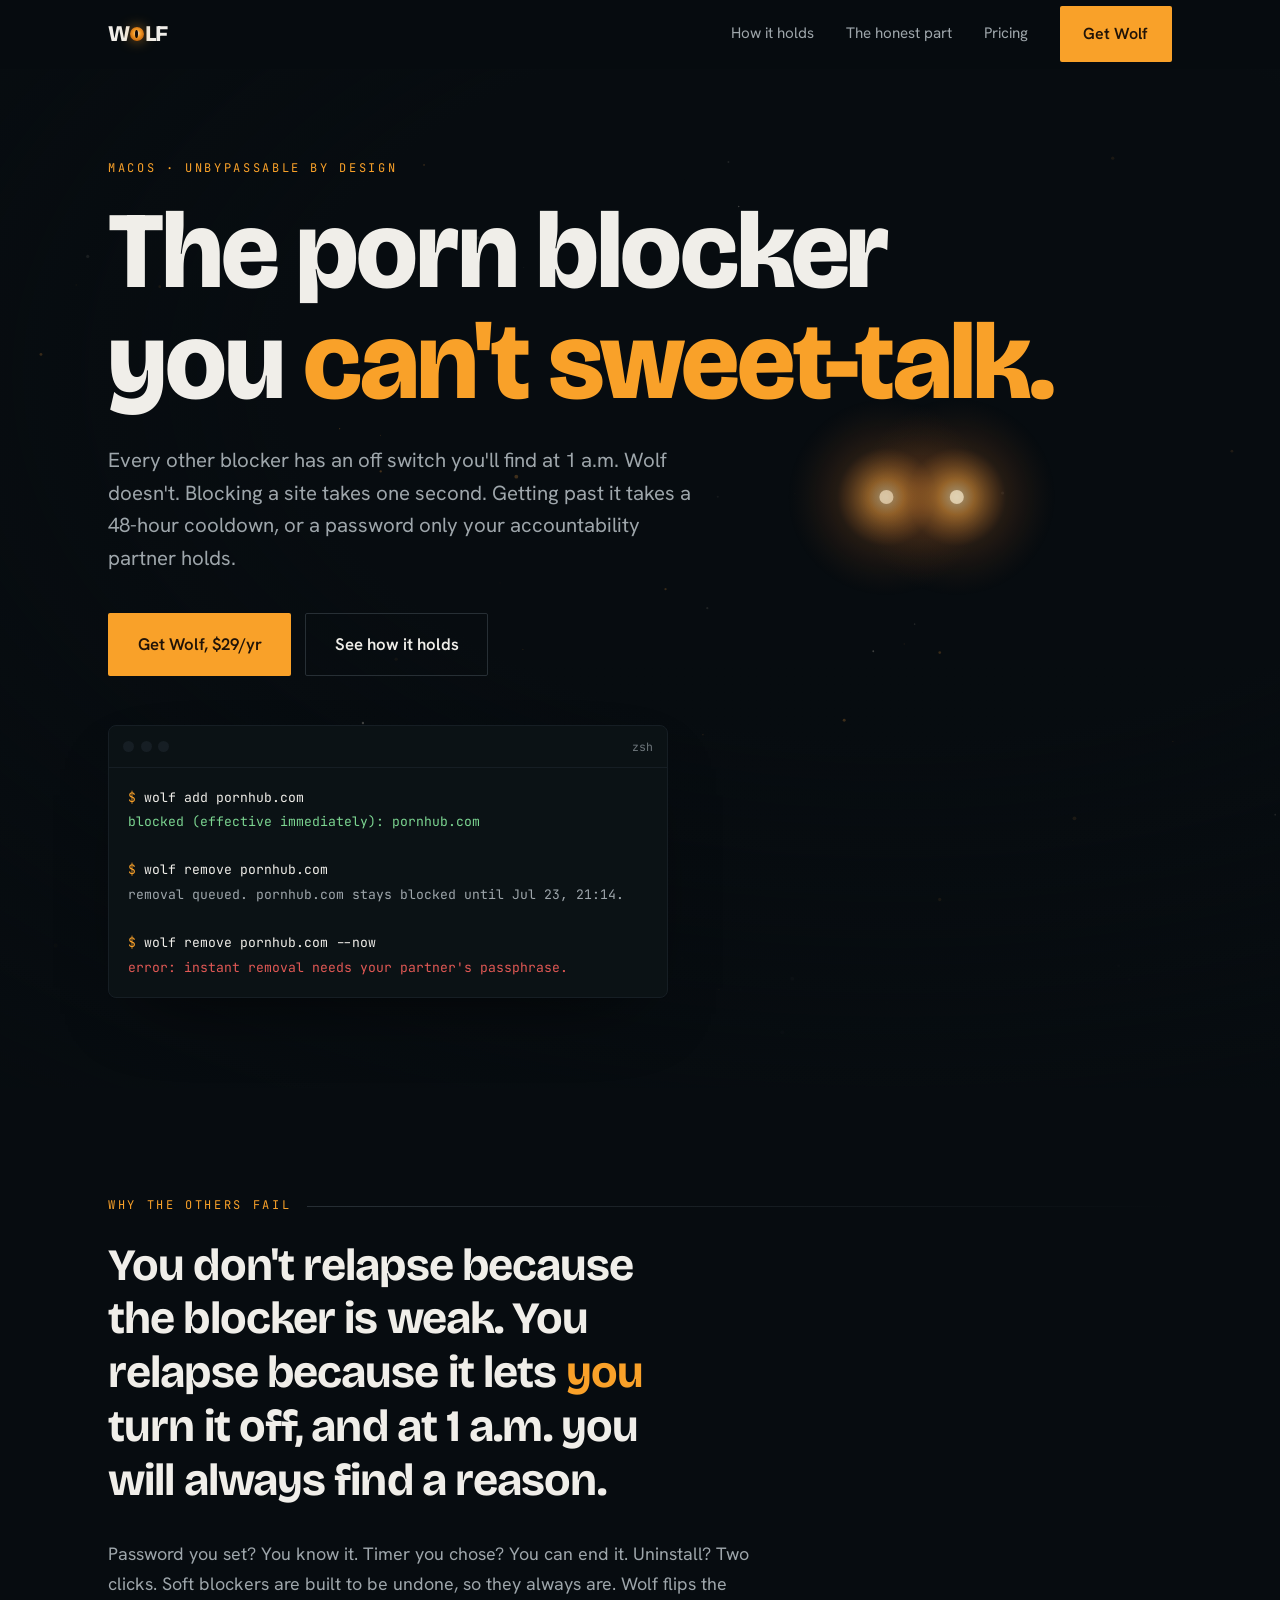
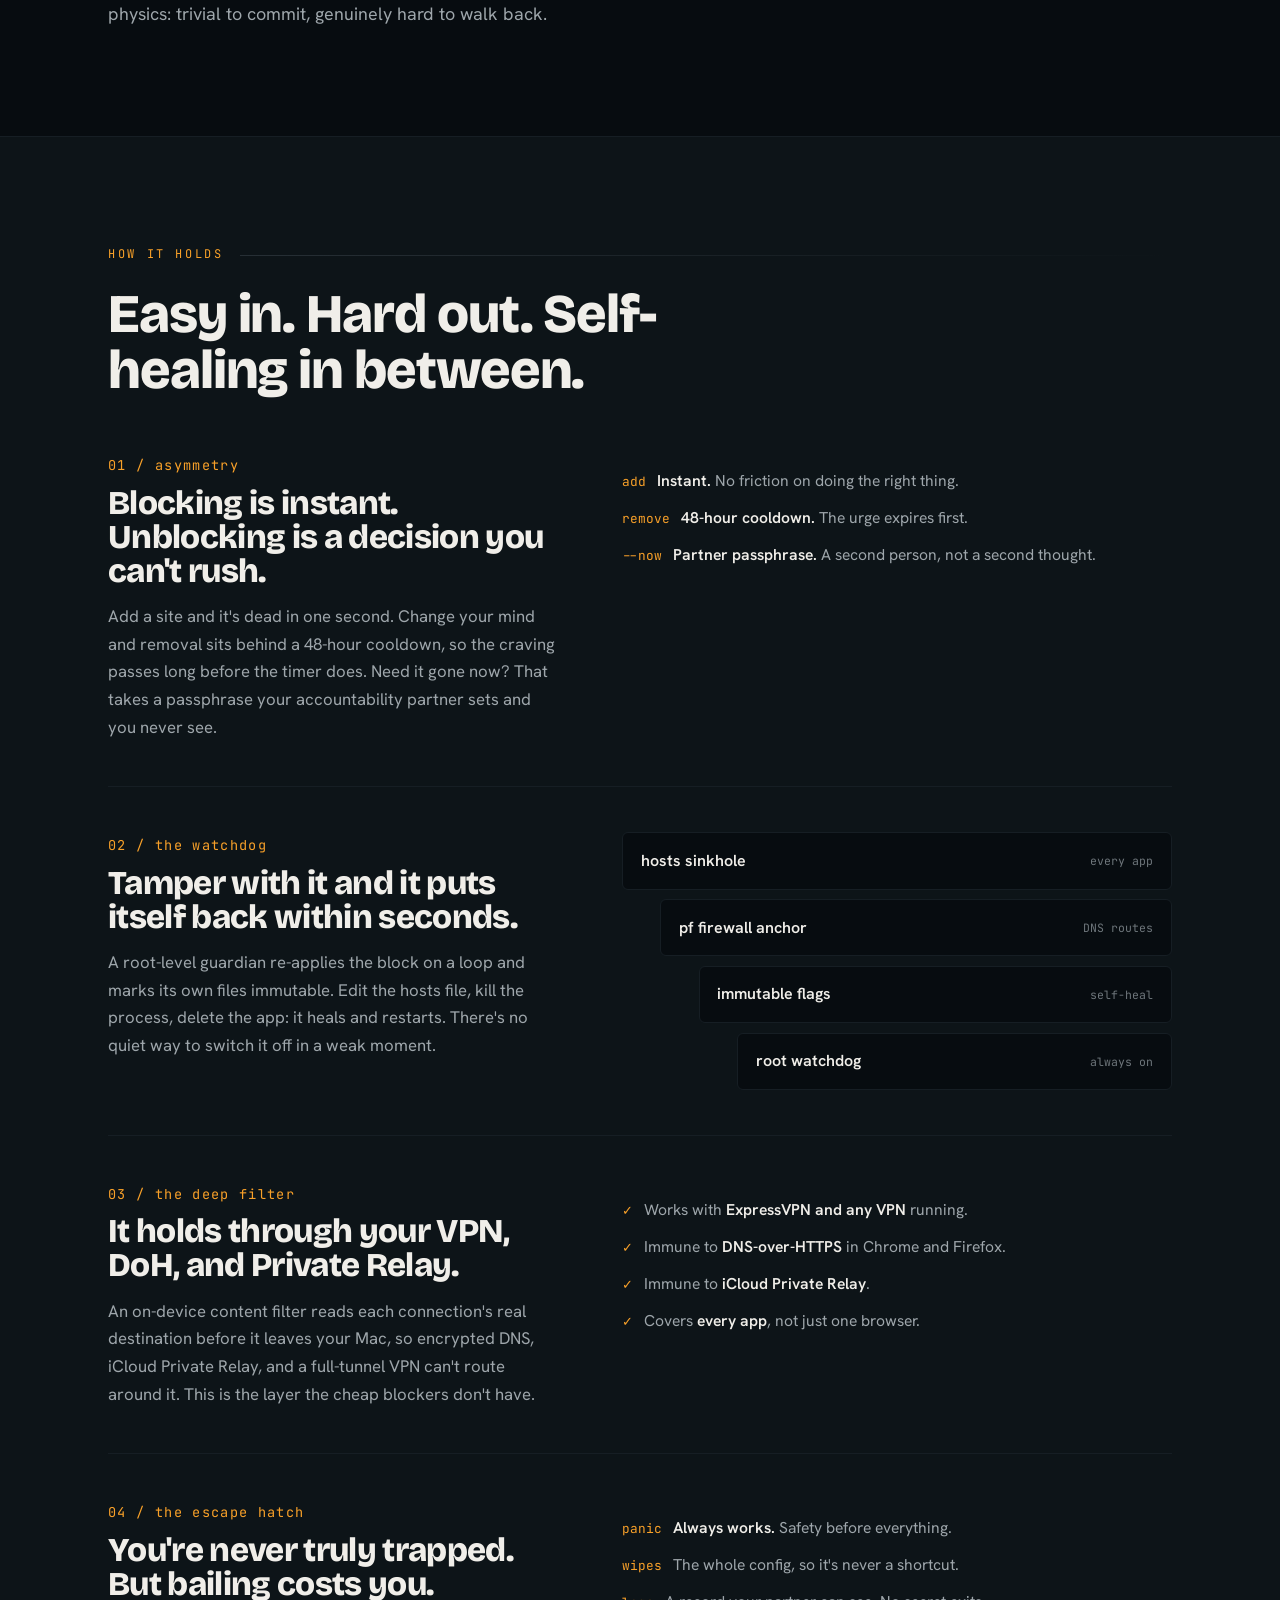
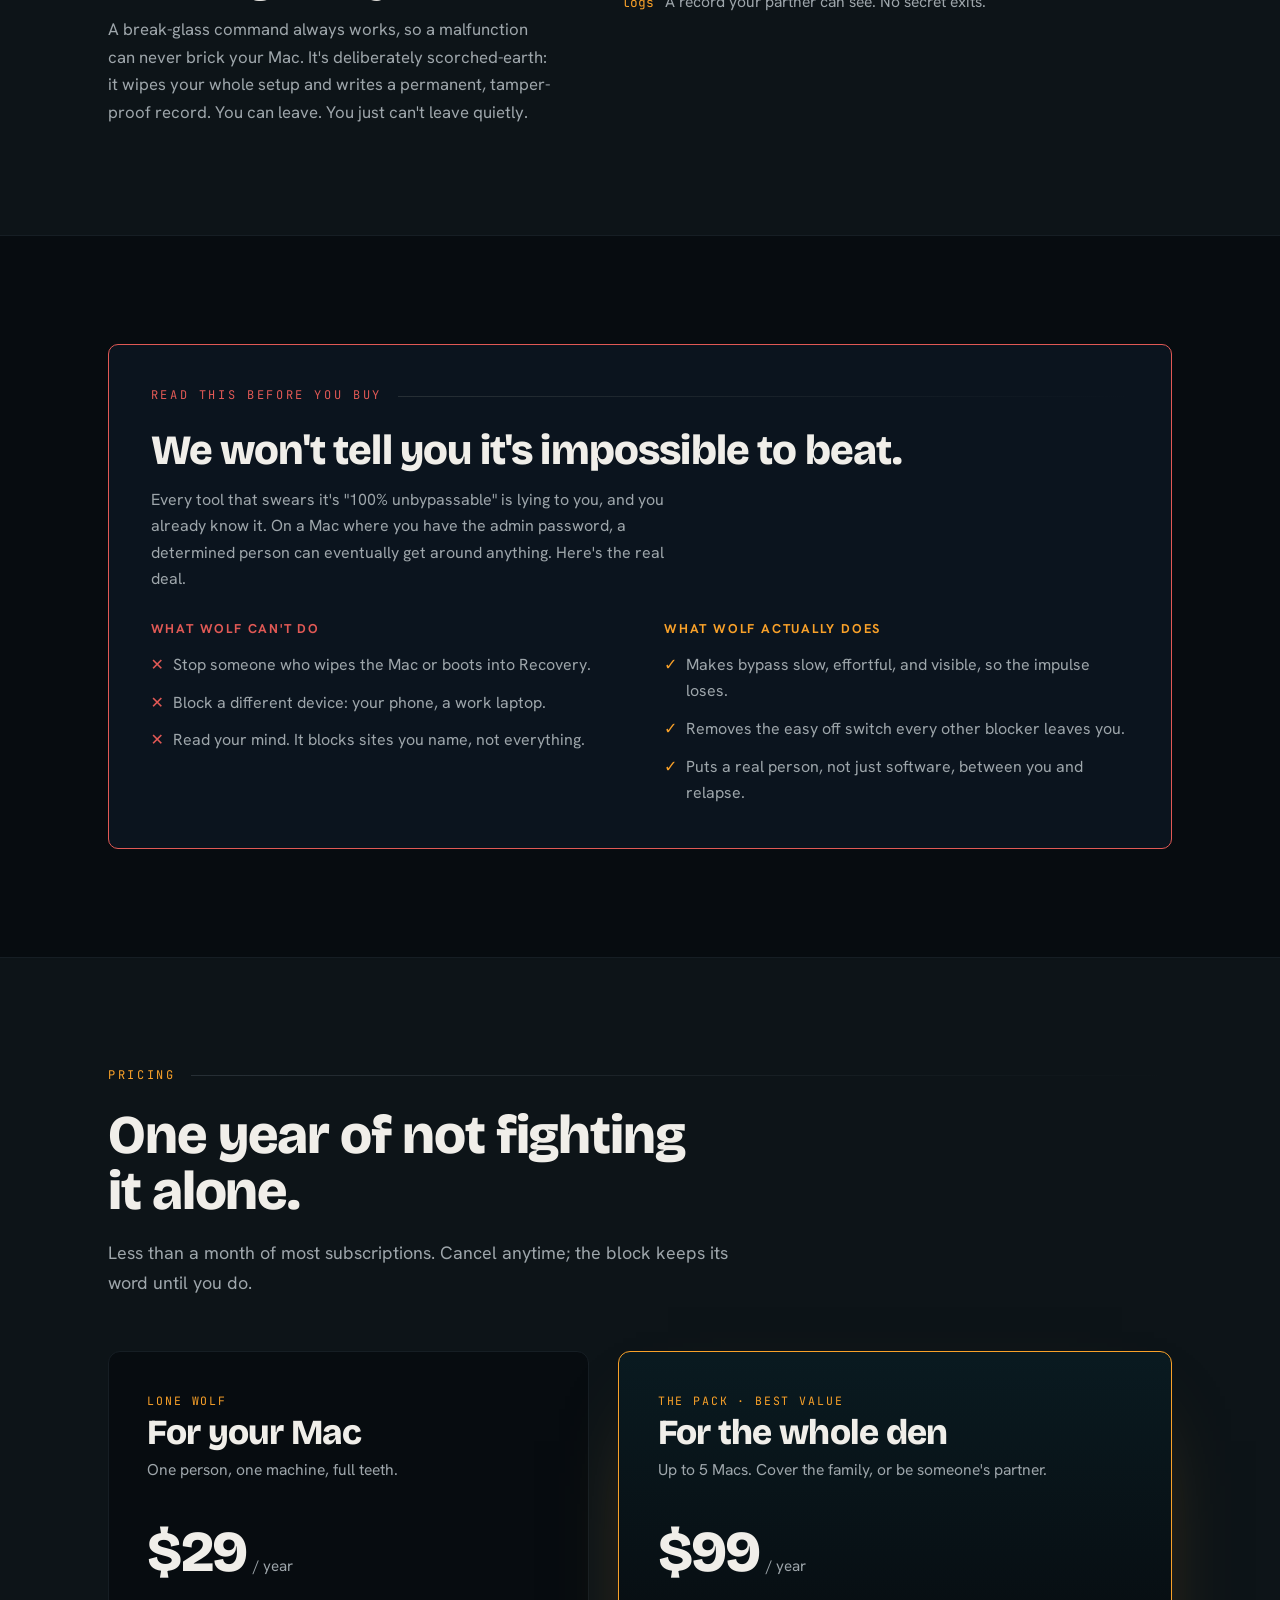
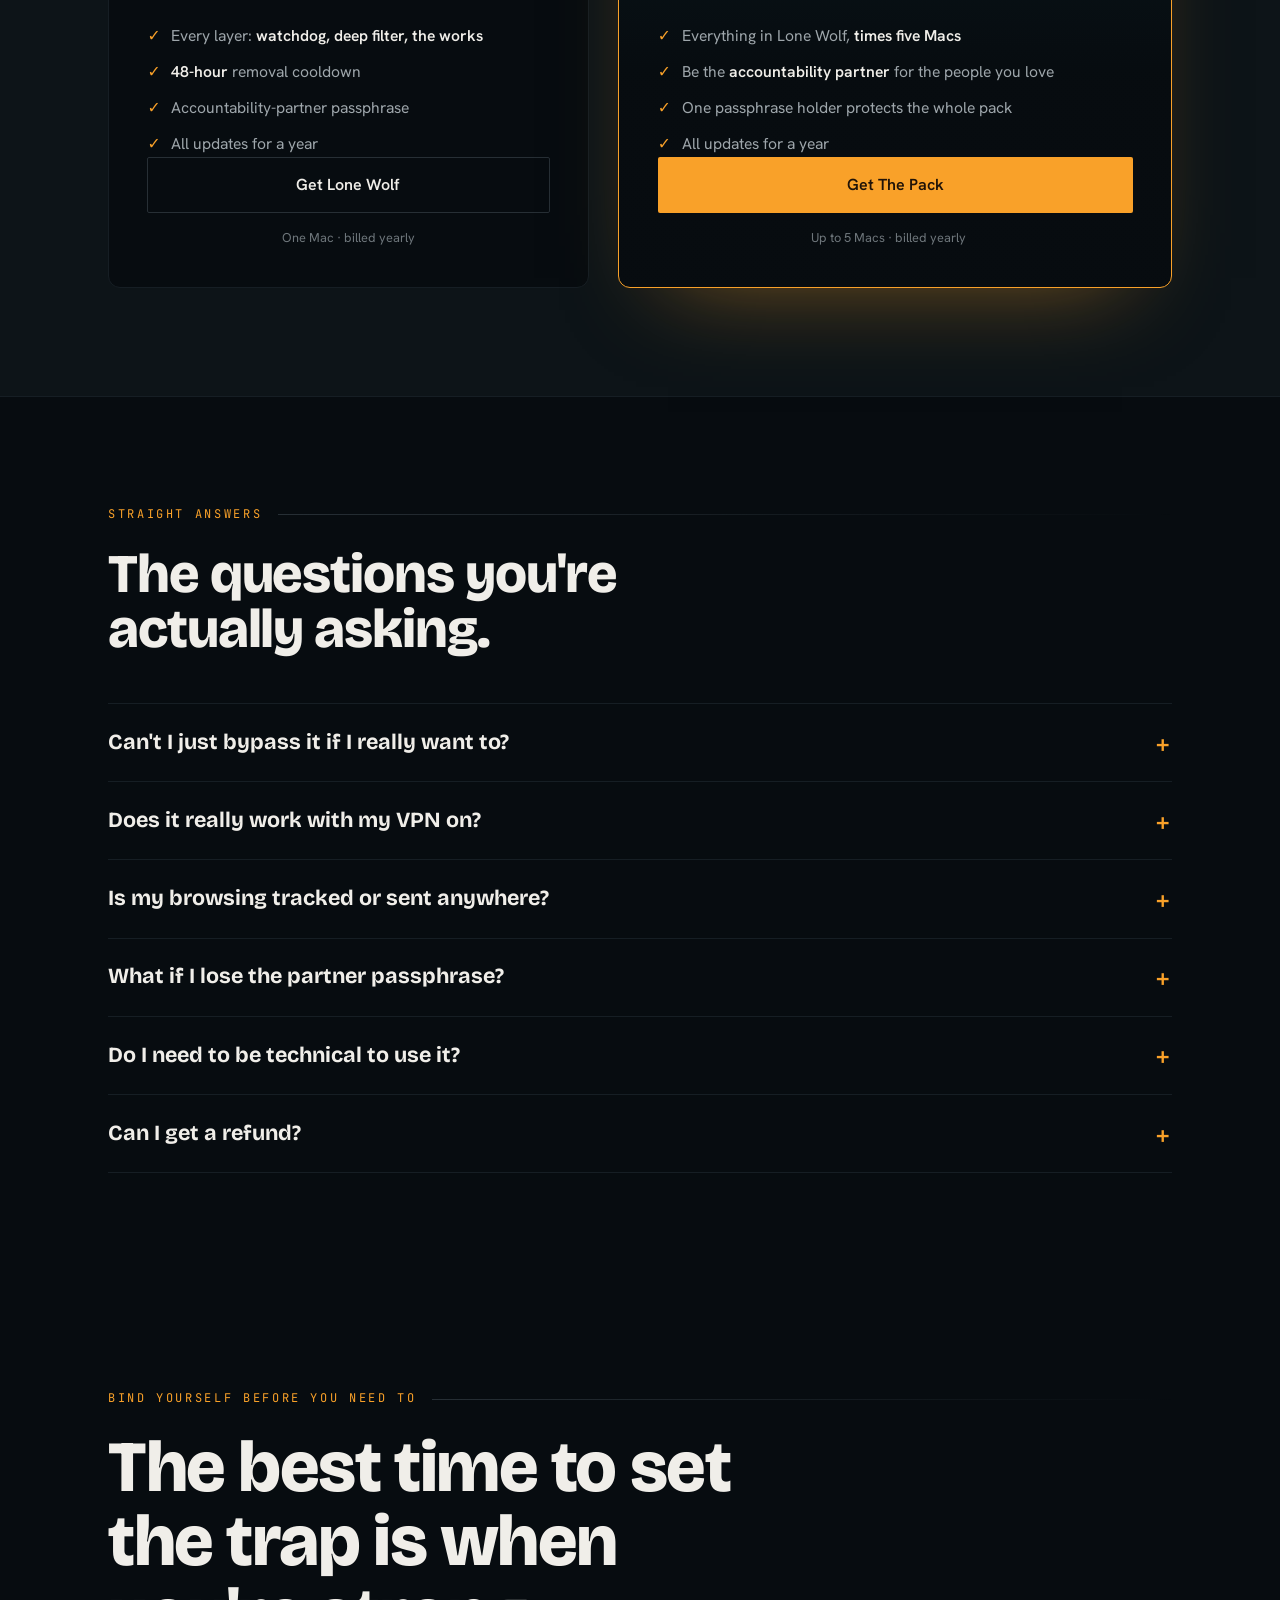
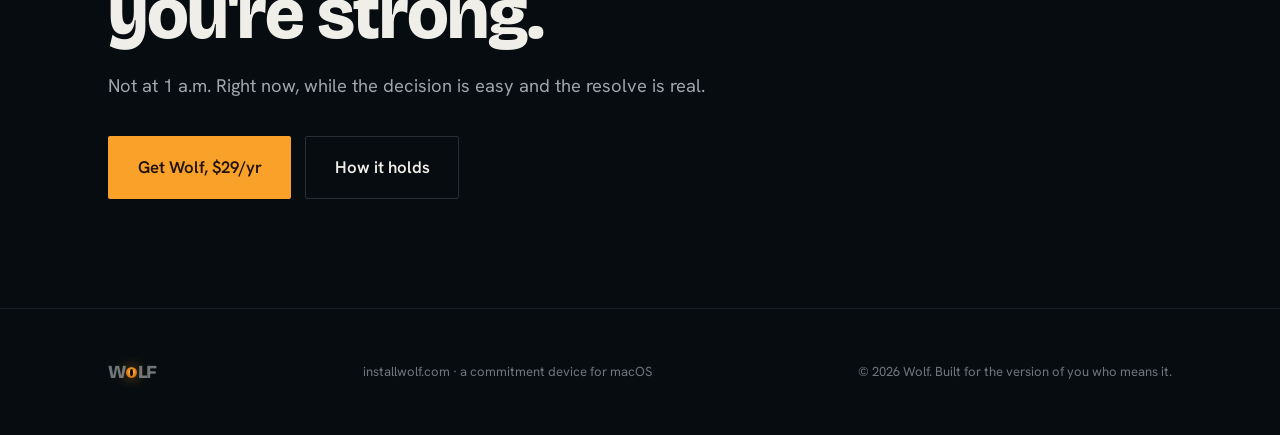
==== site/index.html @ f0041f91 "Add Wolf marketing site (installwolf.com) Brand-register landing page (impeccable): committed ember-" ====
<!doctype html>
<html lang="en">
<head>
  <meta charset="utf-8" />
  <meta name="viewport" content="width=device-width, initial-scale=1" />
  <title>Wolf — the porn blocker you can't sweet-talk</title>
  <meta name="description" content="A macOS blocker built to survive your own worst moment. Adding a site is instant. Getting past it takes a 48-hour cooldown, or a password only your accountability partner holds." />
  <meta property="og:title" content="Wolf — the porn blocker you can't sweet-talk" />
  <meta property="og:description" content="Easy in, hard out. A Mac blocker built for the 1 a.m. version of you." />
  <meta property="og:type" content="website" />
  <link rel="preconnect" href="https://fonts.googleapis.com" />
  <link rel="preconnect" href="https://fonts.gstatic.com" crossorigin />
  <link href="https://fonts.googleapis.com/css2?family=Bricolage+Grotesque:opsz,wght@12..96,600;12..96,700;12..96,800&family=Hanken+Grotesk:wght@400;500;600&family=JetBrains+Mono:wght@400;600&display=swap" rel="stylesheet" />
  <link rel="stylesheet" href="styles.css" />
</head>
<body>

  <header id="hdr">
    <div class="wrap nav">
      <a class="brand" href="#top" aria-label="Wolf home">W<span class="eye" aria-hidden="true"></span>LF</a>
      <nav class="nav-links">
        <a class="txt" href="#how">How it holds</a>
        <a class="txt" href="#honesty">The honest part</a>
        <a class="txt" href="#pricing">Pricing</a>
        <a class="btn btn-primary" href="#pricing">Get Wolf</a>
      </nav>
    </div>
  </header>

  <main id="top">

    <!-- HERO -->
    <section class="hero">
      <canvas id="nocturne" aria-hidden="true"></canvas>
      <div class="wrap">
        <p class="kicker reveal">macOS &middot; unbypassable by design</p>
        <h1 class="reveal">The porn blocker you <span class="amber">can't sweet-talk.</span></h1>
        <p class="sub reveal">Every other blocker has an off switch you'll find at 1 a.m. Wolf doesn't. Blocking a site takes one second. Getting past it takes a 48-hour cooldown, or a password only your accountability partner holds.</p>
        <div class="cta-row reveal">
          <a class="btn btn-primary btn-lg" href="#pricing">Get Wolf, $29/yr</a>
          <a class="btn btn-ghost btn-lg" href="#how">See how it holds</a>
        </div>

        <div class="terminal reveal" role="img" aria-label="Terminal showing the wolf command blocking a site and refusing to remove it without a passphrase">
          <div class="bar"><i></i><i></i><i></i><span>zsh</span></div>
          <pre><span class="p">$</span> <span class="c">wolf add pornhub.com</span>
<span class="ok">blocked (effective immediately): pornhub.com</span>

<span class="p">$</span> <span class="c">wolf remove pornhub.com</span>
<span class="o">removal queued. pornhub.com stays blocked until Jul 23, 21:14.</span>

<span class="p">$</span> <span class="c">wolf remove pornhub.com --now</span>
<span class="x">error: instant removal needs your partner's passphrase.</span></pre>
        </div>
      </div>
    </section>

    <!-- PROBLEM -->
    <section class="band problem" id="why">
      <div class="wrap reveal">
        <div class="eyebrow-row"><span class="kicker">Why the others fail</span></div>
        <p class="big">You don't relapse because the blocker is weak. You relapse because it lets <em>you</em> turn it off, and at 1 a.m. you will always find a reason.</p>
        <p class="lede" style="margin-top:2rem">Password you set? You know it. Timer you chose? You can end it. Uninstall? Two clicks. Soft blockers are built to be undone, so they always are. Wolf flips the physics: trivial to commit, genuinely hard to walk back.</p>
      </div>
    </section>

    <!-- HOW -->
    <section class="band band-alt" id="how">
      <div class="wrap">
        <div class="reveal">
          <div class="eyebrow-row"><span class="kicker">How it holds</span></div>
          <h2 class="section-title">Easy in. Hard out. Self-healing in between.</h2>
        </div>

        <div class="rows">

          <div class="row reveal">
            <div>
              <span class="idx">01 / asymmetry</span>
              <h3>Blocking is instant. Unblocking is a decision you can't rush.</h3>
              <p>Add a site and it's dead in one second. Change your mind and removal sits behind a 48-hour cooldown, so the craving passes long before the timer does. Need it gone now? That takes a passphrase your accountability partner sets and you never see.</p>
            </div>
            <div class="demo">
              <ul class="chip-list">
                <li><span class="mk">add</span><span><b>Instant.</b> No friction on doing the right thing.</span></li>
                <li><span class="mk">remove</span><span><b>48-hour cooldown.</b> The urge expires first.</span></li>
                <li><span class="mk">--now</span><span><b>Partner passphrase.</b> A second person, not a second thought.</span></li>
              </ul>
            </div>
          </div>

          <div class="row reveal">
            <div>
              <span class="idx">02 / the watchdog</span>
              <h3>Tamper with it and it puts itself back within seconds.</h3>
              <p>A root-level guardian re-applies the block on a loop and marks its own files immutable. Edit the hosts file, kill the process, delete the app: it heals and restarts. There's no quiet way to switch it off in a weak moment.</p>
            </div>
            <div class="demo">
              <div class="stack">
                <div class="layer"><b>hosts sinkhole</b><small>every app</small></div>
                <div class="layer"><b>pf firewall anchor</b><small>DNS routes</small></div>
                <div class="layer"><b>immutable flags</b><small>self-heal</small></div>
                <div class="layer"><b>root watchdog</b><small>always on</small></div>
              </div>
            </div>
          </div>

          <div class="row reveal">
            <div>
              <span class="idx">03 / the deep filter</span>
              <h3>It holds through your VPN, DoH, and Private Relay.</h3>
              <p>An on-device content filter reads each connection's real destination before it leaves your Mac, so encrypted DNS, iCloud Private Relay, and a full-tunnel VPN can't route around it. This is the layer the cheap blockers don't have.</p>
            </div>
            <div class="demo">
              <ul class="chip-list">
                <li><span class="mk">✓</span><span>Works with <b>ExpressVPN and any VPN</b> running.</span></li>
                <li><span class="mk">✓</span><span>Immune to <b>DNS-over-HTTPS</b> in Chrome and Firefox.</span></li>
                <li><span class="mk">✓</span><span>Immune to <b>iCloud Private Relay</b>.</span></li>
                <li><span class="mk">✓</span><span>Covers <b>every app</b>, not just one browser.</span></li>
              </ul>
            </div>
          </div>

          <div class="row reveal">
            <div>
              <span class="idx">04 / the escape hatch</span>
              <h3>You're never truly trapped. But bailing costs you.</h3>
              <p>A break-glass command always works, so a malfunction can never brick your Mac. It's deliberately scorched-earth: it wipes your whole setup and writes a permanent, tamper-proof record. You can leave. You just can't leave quietly.</p>
            </div>
            <div class="demo">
              <ul class="chip-list">
                <li><span class="mk">panic</span><span><b>Always works.</b> Safety before everything.</span></li>
                <li><span class="mk">wipes</span><span>The whole config, so it's never a shortcut.</span></li>
                <li><span class="mk">logs</span><span>A record your partner can see. No secret exits.</span></li>
              </ul>
            </div>
          </div>

        </div>
      </div>
    </section>

    <!-- HONESTY -->
    <section class="band" id="honesty">
      <div class="wrap reveal">
        <div class="honesty">
          <div class="eyebrow-row"><span class="kicker" style="color:var(--danger)">Read this before you buy</span></div>
          <h2>We won't tell you it's impossible to beat.</h2>
          <p style="color:var(--ash); margin-top:1rem; max-width:60ch;">Every tool that swears it's "100% unbypassable" is lying to you, and you already know it. On a Mac where you have the admin password, a determined person can eventually get around anything. Here's the real deal.</p>
          <div class="two">
            <div class="no">
              <h4>What Wolf can't do</h4>
              <ul>
                <li>Stop someone who wipes the Mac or boots into Recovery.</li>
                <li>Block a different device: your phone, a work laptop.</li>
                <li>Read your mind. It blocks sites you name, not everything.</li>
              </ul>
            </div>
            <div class="yes">
              <h4>What Wolf actually does</h4>
              <ul>
                <li>Makes bypass slow, effortful, and visible, so the impulse loses.</li>
                <li>Removes the easy off switch every other blocker leaves you.</li>
                <li>Puts a real person, not just software, between you and relapse.</li>
              </ul>
            </div>
          </div>
        </div>
      </div>
    </section>

    <!-- PRICING -->
    <section class="band band-alt" id="pricing">
      <div class="wrap">
        <div class="reveal">
          <div class="eyebrow-row"><span class="kicker">Pricing</span></div>
          <h2 class="section-title">One year of not fighting it alone.</h2>
          <p class="lede">Less than a month of most subscriptions. Cancel anytime; the block keeps its word until you do.</p>
        </div>

        <div class="prices">
          <div class="plan reveal">
            <span class="tag">Lone Wolf</span>
            <h3>For your Mac</h3>
            <p class="who">One person, one machine, full teeth.</p>
            <div class="price"><span class="amt">$29</span><span class="per">/ year</span></div>
            <ul>
              <li>Every layer: <b>watchdog, deep filter, the works</b></li>
              <li><b>48-hour</b> removal cooldown</li>
              <li>Accountability-partner passphrase</li>
              <li>All updates for a year</li>
            </ul>
            <!-- TODO: replace with your Stripe Payment Link for the $29/yr plan -->
            <a class="btn btn-ghost" href="https://buy.stripe.com/REPLACE_LONE_WOLF">Get Lone Wolf</a>
            <p class="foot">One Mac &middot; billed yearly</p>
          </div>

          <div class="plan feature reveal">
            <span class="tag">The Pack &middot; best value</span>
            <h3>For the whole den</h3>
            <p class="who">Up to 5 Macs. Cover the family, or be someone's partner.</p>
            <div class="price"><span class="amt">$99</span><span class="per">/ year</span></div>
            <ul>
              <li>Everything in Lone Wolf, <b>times five Macs</b></li>
              <li>Be the <b>accountability partner</b> for the people you love</li>
              <li>One passphrase holder protects the whole pack</li>
              <li>All updates for a year</li>
            </ul>
            <!-- TODO: replace with your Stripe Payment Link for the $99/yr plan -->
            <a class="btn btn-primary" href="https://buy.stripe.com/REPLACE_THE_PACK">Get The Pack</a>
            <p class="foot">Up to 5 Macs &middot; billed yearly</p>
          </div>
        </div>
      </div>
    </section>

    <!-- FAQ -->
    <section class="band" id="faq">
      <div class="wrap reveal">
        <div class="eyebrow-row"><span class="kicker">Straight answers</span></div>
        <h2 class="section-title">The questions you're actually asking.</h2>
        <div class="faq-list">
          <details class="faq">
            <summary>Can't I just bypass it if I really want to?</summary>
            <div class="ans"><p>Eventually, if you're determined enough, yes, and we say so plainly above. The point isn't a perfect cage. It's to make bypass so slow and so visible that the craving passes before you can pull it off. That gap is where recovery happens.</p></div>
          </details>
          <details class="faq">
            <summary>Does it really work with my VPN on?</summary>
            <div class="ans"><p>Yes. The on-device filter reads each connection's true destination before it ever reaches the tunnel, so ExpressVPN or any other VPN, DNS-over-HTTPS, and iCloud Private Relay can't route around it. We built this layer specifically because it's how people slip past weaker blockers.</p></div>
          </details>
          <details class="faq">
            <summary>Is my browsing tracked or sent anywhere?</summary>
            <div class="ans"><p>No. Everything runs on your Mac. Wolf checks connections against your own blocklist locally and phones nothing home. Your accountability partner sees only the events you'd expect (a removal request, a break-glass), never your history.</p></div>
          </details>
          <details class="faq">
            <summary>What if I lose the partner passphrase?</summary>
            <div class="ans"><p>You wait out the 48-hour cooldown, which removes any site without a passphrase, or you use the break-glass command. Break-glass always works so you can never be locked out of your own machine. It just wipes the setup and leaves a record, so it's a real exit, not a loophole.</p></div>
          </details>
          <details class="faq">
            <summary>Do I need to be technical to use it?</summary>
            <div class="ans"><p>You install it once and manage sites from a small menu-bar app or a one-line command. Setting the partner passphrase is the one step best done by the other person. If you can install a Mac app, you can run Wolf.</p></div>
          </details>
          <details class="faq">
            <summary>Can I get a refund?</summary>
            <div class="ans"><p>If Wolf doesn't hold up its end within 30 days, email us and we'll refund you. We'd rather lose the sale than pretend it fit when it didn't.</p></div>
          </details>
        </div>
      </div>
    </section>

    <!-- FINAL CTA -->
    <section class="band final">
      <div class="wrap reveal">
        <div class="eyebrow-row"><span class="kicker">Bind yourself before you need to</span></div>
        <h2>The best time to set the trap is when you're strong.</h2>
        <p class="sub">Not at 1 a.m. Right now, while the decision is easy and the resolve is real.</p>
        <div class="cta-row">
          <a class="btn btn-primary btn-lg" href="#pricing">Get Wolf, $29/yr</a>
          <a class="btn btn-ghost btn-lg" href="#how">How it holds</a>
        </div>
      </div>
    </section>

  </main>

  <footer>
    <div class="wrap row2">
      <a class="brand" href="#top">W<span class="eye" aria-hidden="true"></span>LF</a>
      <small>installwolf.com &middot; a commitment device for macOS</small>
      <small>&copy; 2026 Wolf. Built for the version of you who means it.</small>
    </div>
  </footer>

  <script src="app.js"></script>
</body>
</html>
---- site/styles.css ----
/* Wolf — brand surface. Committed ember-on-night. See DESIGN.md. */

:root {
  --night:      oklch(0.15 0.012 240);
  --night-2:    oklch(0.185 0.014 240);
  --night-3:    oklch(0.23 0.016 240);
  --hair:       oklch(0.30 0.016 240);
  --bone:       oklch(0.95 0.008 90);
  --ash:        oklch(0.72 0.012 240);
  --ash-dim:    oklch(0.56 0.012 240);
  --ember:      oklch(0.78 0.16 68);
  --ember-deep: oklch(0.62 0.15 55);
  --moon:       oklch(0.86 0.04 230);
  --danger:     oklch(0.64 0.17 25);

  --maxw: 1160px;
  --measure: 66ch;
  --ease: cubic-bezier(0.16, 1, 0.3, 1); /* ease-out-expo-ish */

  --font-display: "Bricolage Grotesque", system-ui, sans-serif;
  --font-body: "Hanken Grotesk", system-ui, sans-serif;
  --font-mono: "JetBrains Mono", ui-monospace, monospace;
}

* { margin: 0; padding: 0; box-sizing: border-box; }

html { scroll-behavior: smooth; }
@media (prefers-reduced-motion: reduce) { html { scroll-behavior: auto; } }

body {
  font-family: var(--font-body);
  background: var(--night);
  color: var(--bone);
  line-height: 1.65;
  -webkit-font-smoothing: antialiased;
  text-rendering: optimizeLegibility;
  overflow-x: hidden;
}

h1, h2, h3 { font-family: var(--font-display); font-weight: 800; line-height: 1.02; letter-spacing: -0.02em; }
p { max-width: var(--measure); }
a { color: inherit; text-decoration: none; }

.wrap { width: 100%; max-width: var(--maxw); margin-inline: auto; padding-inline: clamp(1.25rem, 5vw, 3rem); }

.kicker {
  font-family: var(--font-mono);
  font-size: 0.75rem;
  letter-spacing: 0.22em;
  text-transform: uppercase;
  color: var(--ember);
}

/* ---------- buttons ---------- */
.btn {
  display: inline-flex; align-items: center; gap: 0.55em;
  font-family: var(--font-body); font-weight: 600; font-size: 1rem;
  padding: 0.85em 1.4em; border-radius: 2px; border: 1px solid transparent;
  cursor: pointer; transition: transform 0.4s var(--ease), background 0.3s, box-shadow 0.4s var(--ease);
  will-change: transform;
}
.btn-primary { background: var(--ember); color: oklch(0.2 0.03 60); box-shadow: 0 0 0 0 oklch(0.78 0.16 68 / 0.5); }
.btn-primary:hover { background: oklch(0.82 0.16 70); transform: translateY(-2px); box-shadow: 0 12px 40px -12px oklch(0.78 0.16 68 / 0.6); }
.btn-ghost { border-color: var(--hair); color: var(--bone); }
.btn-ghost:hover { border-color: var(--ember); color: var(--ember); transform: translateY(-2px); }
.btn-lg { font-size: 1.05rem; padding: 1em 1.7em; }

/* ---------- nav ---------- */
header {
  position: sticky; top: 0; z-index: 50;
  backdrop-filter: blur(12px);
  background: color-mix(in oklch, var(--night) 78%, transparent);
  border-bottom: 1px solid transparent;
  transition: border-color 0.3s;
}
header.scrolled { border-bottom-color: var(--night-3); }
.nav { display: flex; align-items: center; justify-content: space-between; height: 68px; }
.brand { display: inline-flex; align-items: baseline; gap: 0.02em; font-family: var(--font-display); font-weight: 800; font-size: 1.4rem; letter-spacing: -0.03em; }
.eye {
  display: inline-block; width: 0.62em; height: 0.62em; border-radius: 50%;
  background: radial-gradient(circle at 50% 45%, var(--moon) 0%, var(--ember) 30%, var(--ember-deep) 70%, oklch(0.3 0.1 50) 100%);
  box-shadow: 0 0 14px -1px oklch(0.78 0.16 68 / 0.8);
  position: relative; top: 0.02em; margin-inline: 0.01em;
}
.eye::after { content: ""; position: absolute; inset: 0; margin: auto; width: 22%; height: 62%; background: oklch(0.15 0.02 40); border-radius: 50%; }
.nav-links { display: flex; align-items: center; gap: clamp(1rem, 2.5vw, 2.2rem); }
.nav-links a.txt { color: var(--ash); font-size: 0.95rem; transition: color 0.2s; }
.nav-links a.txt:hover { color: var(--bone); }
@media (max-width: 680px) { .nav-links a.txt { display: none; } }

/* ---------- hero ---------- */
.hero { position: relative; min-height: 94vh; display: flex; align-items: center; overflow: hidden; }
#nocturne { position: absolute; inset: 0; width: 100%; height: 100%; z-index: 0; }
.hero::after { /* vignette + floor fade */
  content: ""; position: absolute; inset: 0; z-index: 1; pointer-events: none;
  background: radial-gradient(120% 90% at 70% 30%, transparent 40%, var(--night) 100%),
              linear-gradient(to bottom, transparent 55%, var(--night) 98%);
}
.hero .wrap { position: relative; z-index: 2; padding-block: clamp(4rem, 10vh, 8rem); }
.hero h1 { font-size: clamp(2.9rem, 8.5vw, 7rem); max-width: 15ch; margin-top: 1.1rem; }
.hero h1 .amber { color: var(--ember); }
.hero .sub { margin-top: 1.6rem; font-size: clamp(1.05rem, 1.6vw, 1.3rem); color: var(--ash); max-width: 54ch; line-height: 1.6; }
.hero .cta-row { margin-top: 2.4rem; display: flex; flex-wrap: wrap; gap: 0.9rem; align-items: center; }
.hero .price-note { color: var(--ash-dim); font-size: 0.9rem; }

/* ---------- terminal ---------- */
.terminal {
  margin-top: 3rem; max-width: 560px;
  background: color-mix(in oklch, var(--night-2) 82%, transparent);
  border: 1px solid var(--night-3); border-radius: 8px; overflow: hidden;
  box-shadow: 0 30px 80px -40px oklch(0 0 0 / 0.8);
  backdrop-filter: blur(6px);
}
.terminal .bar { display: flex; align-items: center; gap: 0.4rem; padding: 0.7rem 0.9rem; border-bottom: 1px solid var(--night-3); }
.terminal .bar i { width: 11px; height: 11px; border-radius: 50%; background: var(--night-3); display: inline-block; }
.terminal .bar span { margin-left: auto; font-family: var(--font-mono); font-size: 0.72rem; color: var(--ash-dim); }
.terminal pre { padding: 1.1rem 1.2rem; font-family: var(--font-mono); font-size: 0.82rem; line-height: 1.85; overflow-x: auto; }
.terminal .p { color: var(--ember); } /* prompt */
.terminal .c { color: var(--bone); }  /* command */
.terminal .o { color: var(--ash); }   /* output */
.terminal .x { color: var(--danger); }
.terminal .ok { color: oklch(0.8 0.13 150); }

/* ---------- generic sections ---------- */
section { position: relative; }
.band { padding-block: clamp(5rem, 12vh, 9rem); }
.band-alt { background: var(--night-2); border-block: 1px solid var(--night-3); }
.eyebrow-row { display: flex; align-items: center; gap: 1rem; margin-bottom: 1.4rem; }
.eyebrow-row::after { content: ""; height: 1px; flex: 1; background: linear-gradient(to right, var(--hair), transparent); }
h2.section-title { font-size: clamp(2rem, 4.8vw, 3.4rem); max-width: 18ch; }
.lede { margin-top: 1.2rem; font-size: clamp(1.05rem, 1.4vw, 1.2rem); color: var(--ash); }

/* ---------- problem ---------- */
.problem .big { font-size: clamp(1.6rem, 3.6vw, 2.8rem); font-family: var(--font-display); font-weight: 700; line-height: 1.2; letter-spacing: -0.02em; max-width: 20ch; }
.problem .big em { color: var(--ember); font-style: normal; }

/* ---------- how: staggered feature rows ---------- */
.rows { margin-top: clamp(2.5rem, 6vh, 4rem); display: grid; gap: clamp(2rem, 5vh, 3.5rem); }
.row { display: grid; grid-template-columns: minmax(0, 0.9fr) minmax(0, 1.1fr); gap: clamp(1.5rem, 5vw, 4rem); align-items: start; padding-top: clamp(2rem, 5vh, 3.5rem); border-top: 1px solid var(--night-3); }
.row:first-child { border-top: none; padding-top: 0; }
.row .idx { font-family: var(--font-mono); color: var(--ember); font-size: 0.85rem; letter-spacing: 0.1em; }
.row h3 { font-size: clamp(1.5rem, 2.6vw, 2.1rem); margin-top: 0.5rem; }
.row p { color: var(--ash); margin-top: 0.9rem; font-size: 1.05rem; }
.row .demo { align-self: stretch; }
@media (max-width: 760px) { .row { grid-template-columns: 1fr; gap: 1.2rem; } }

.chip-list { list-style: none; display: grid; gap: 0.7rem; margin-top: 1rem; }
.chip-list li { display: grid; grid-template-columns: auto 1fr; gap: 0.7rem; align-items: baseline; color: var(--ash); font-size: 0.98rem; }
.chip-list li b { color: var(--bone); font-weight: 600; }
.chip-list .mk { color: var(--ember); font-family: var(--font-mono); font-size: 0.8rem; }

/* asymmetry cards for the layer stack */
.stack { display: grid; gap: 0.6rem; }
.layer { border: 1px solid var(--night-3); border-radius: 6px; padding: 0.9rem 1.1rem; background: var(--night); display: grid; grid-template-columns: 1fr auto; align-items: center; gap: 0.5rem; }
.layer b { font-weight: 600; }
.layer small { color: var(--ash-dim); font-family: var(--font-mono); font-size: 0.72rem; }
.layer:nth-child(1) { margin-right: 0; }
.layer:nth-child(2) { margin-left: clamp(0.5rem, 3vw, 2.5rem); }
.layer:nth-child(3) { margin-left: clamp(1rem, 6vw, 5rem); }
.layer:nth-child(4) { margin-left: clamp(1.5rem, 9vw, 7.5rem); }

/* ---------- honesty ---------- */
.honesty { border: 1px solid var(--danger); border-radius: 10px; padding: clamp(1.6rem, 4vw, 2.6rem); background: color-mix(in oklch, var(--danger) 8%, var(--night)); }
.honesty h2 { font-size: clamp(1.7rem, 3.4vw, 2.6rem); }
.honesty .two { display: grid; grid-template-columns: 1fr 1fr; gap: clamp(1.5rem, 4vw, 3rem); margin-top: 1.6rem; }
@media (max-width: 700px) { .honesty .two { grid-template-columns: 1fr; } }
.honesty h4 { font-family: var(--font-body); font-size: 0.8rem; text-transform: uppercase; letter-spacing: 0.14em; margin-bottom: 0.8rem; }
.honesty .no h4 { color: var(--danger); }
.honesty .yes h4 { color: var(--ember); }
.honesty ul { list-style: none; display: grid; gap: 0.7rem; }
.honesty li { color: var(--ash); padding-left: 1.4rem; position: relative; font-size: 1rem; }
.honesty li::before { position: absolute; left: 0; top: 0; }
.honesty .no li::before { content: "\2715"; color: var(--danger); }
.honesty .yes li::before { content: "\2713"; color: var(--ember); }

/* ---------- pricing ---------- */
.prices { display: grid; grid-template-columns: 1fr 1.15fr; gap: clamp(1rem, 3vw, 1.8rem); margin-top: clamp(2.5rem, 6vh, 4rem); align-items: stretch; }
@media (max-width: 760px) { .prices { grid-template-columns: 1fr; } }
.plan { border: 1px solid var(--night-3); border-radius: 12px; padding: clamp(1.6rem, 3vw, 2.4rem); display: flex; flex-direction: column; background: var(--night); }
.plan.feature { border-color: var(--ember); background: linear-gradient(180deg, color-mix(in oklch, var(--ember) 9%, var(--night)), var(--night) 60%); box-shadow: 0 40px 90px -50px oklch(0.78 0.16 68 / 0.5); position: relative; }
.plan .tag { font-family: var(--font-mono); font-size: 0.72rem; letter-spacing: 0.16em; text-transform: uppercase; color: var(--ember); }
.plan.feature .tag { color: var(--ember); }
.plan h3 { font-size: clamp(1.6rem, 3vw, 2.2rem); margin-top: 0.3rem; }
.plan .who { color: var(--ash); margin-top: 0.4rem; font-size: 0.98rem; }
.plan .price { margin-top: 1.4rem; display: flex; align-items: baseline; gap: 0.4rem; }
.plan .price .amt { font-family: var(--font-display); font-weight: 800; font-size: clamp(2.6rem, 6vw, 3.6rem); letter-spacing: -0.03em; }
.plan .price .per { color: var(--ash); font-size: 0.95rem; }
.plan ul { list-style: none; margin-top: 1.4rem; display: grid; gap: 0.65rem; }
.plan li { padding-left: 1.5rem; position: relative; color: var(--ash); font-size: 0.98rem; }
.plan li::before { content: "\2713"; position: absolute; left: 0; color: var(--ember); }
.plan li b { color: var(--bone); font-weight: 600; }
.plan .btn { margin-top: auto; width: 100%; justify-content: center; }
.plan .foot { margin-top: 0.9rem; text-align: center; font-size: 0.8rem; color: var(--ash-dim); }

/* ---------- faq ---------- */
.faq-list { margin-top: clamp(2rem, 5vh, 3rem); border-top: 1px solid var(--night-3); }
.faq { border-bottom: 1px solid var(--night-3); }
.faq summary { cursor: pointer; list-style: none; padding: 1.3rem 2.5rem 1.3rem 0; font-family: var(--font-display); font-weight: 700; font-size: clamp(1.05rem, 1.9vw, 1.35rem); position: relative; transition: color 0.2s; }
.faq summary::-webkit-details-marker { display: none; }
.faq summary:hover { color: var(--ember); }
.faq summary::after { content: "+"; position: absolute; right: 0.2rem; top: 50%; transform: translateY(-50%); font-size: 1.5rem; color: var(--ember); font-family: var(--font-body); transition: transform 0.3s var(--ease); }
.faq[open] summary::after { transform: translateY(-50%) rotate(45deg); }
.faq .ans { overflow: hidden; }
.faq .ans p { padding: 0 0 1.4rem; color: var(--ash); font-size: 1.02rem; }

/* ---------- final cta ---------- */
.final { text-align: left; }
.final h2 { font-size: clamp(2.2rem, 6vw, 4.5rem); max-width: 16ch; }
.final .sub { color: var(--ash); margin-top: 1.2rem; font-size: 1.15rem; }
.final .cta-row { margin-top: 2.2rem; display: flex; gap: 0.9rem; flex-wrap: wrap; align-items: center; }

/* ---------- footer ---------- */
footer { border-top: 1px solid var(--night-3); padding-block: 3rem; color: var(--ash-dim); }
footer .row2 { display: flex; justify-content: space-between; align-items: center; gap: 1rem; flex-wrap: wrap; }
footer .brand { font-size: 1.15rem; }
footer small { font-size: 0.82rem; }
footer a.txt { color: var(--ash); }
footer a.txt:hover { color: var(--ember); }

/* ---------- reveal ---------- */
.reveal { opacity: 0; transform: translateY(18px); transition: opacity 0.9s var(--ease), transform 0.9s var(--ease); }
.reveal.in { opacity: 1; transform: none; }
@media (prefers-reduced-motion: reduce) { .reveal { opacity: 1; transform: none; transition: none; } }
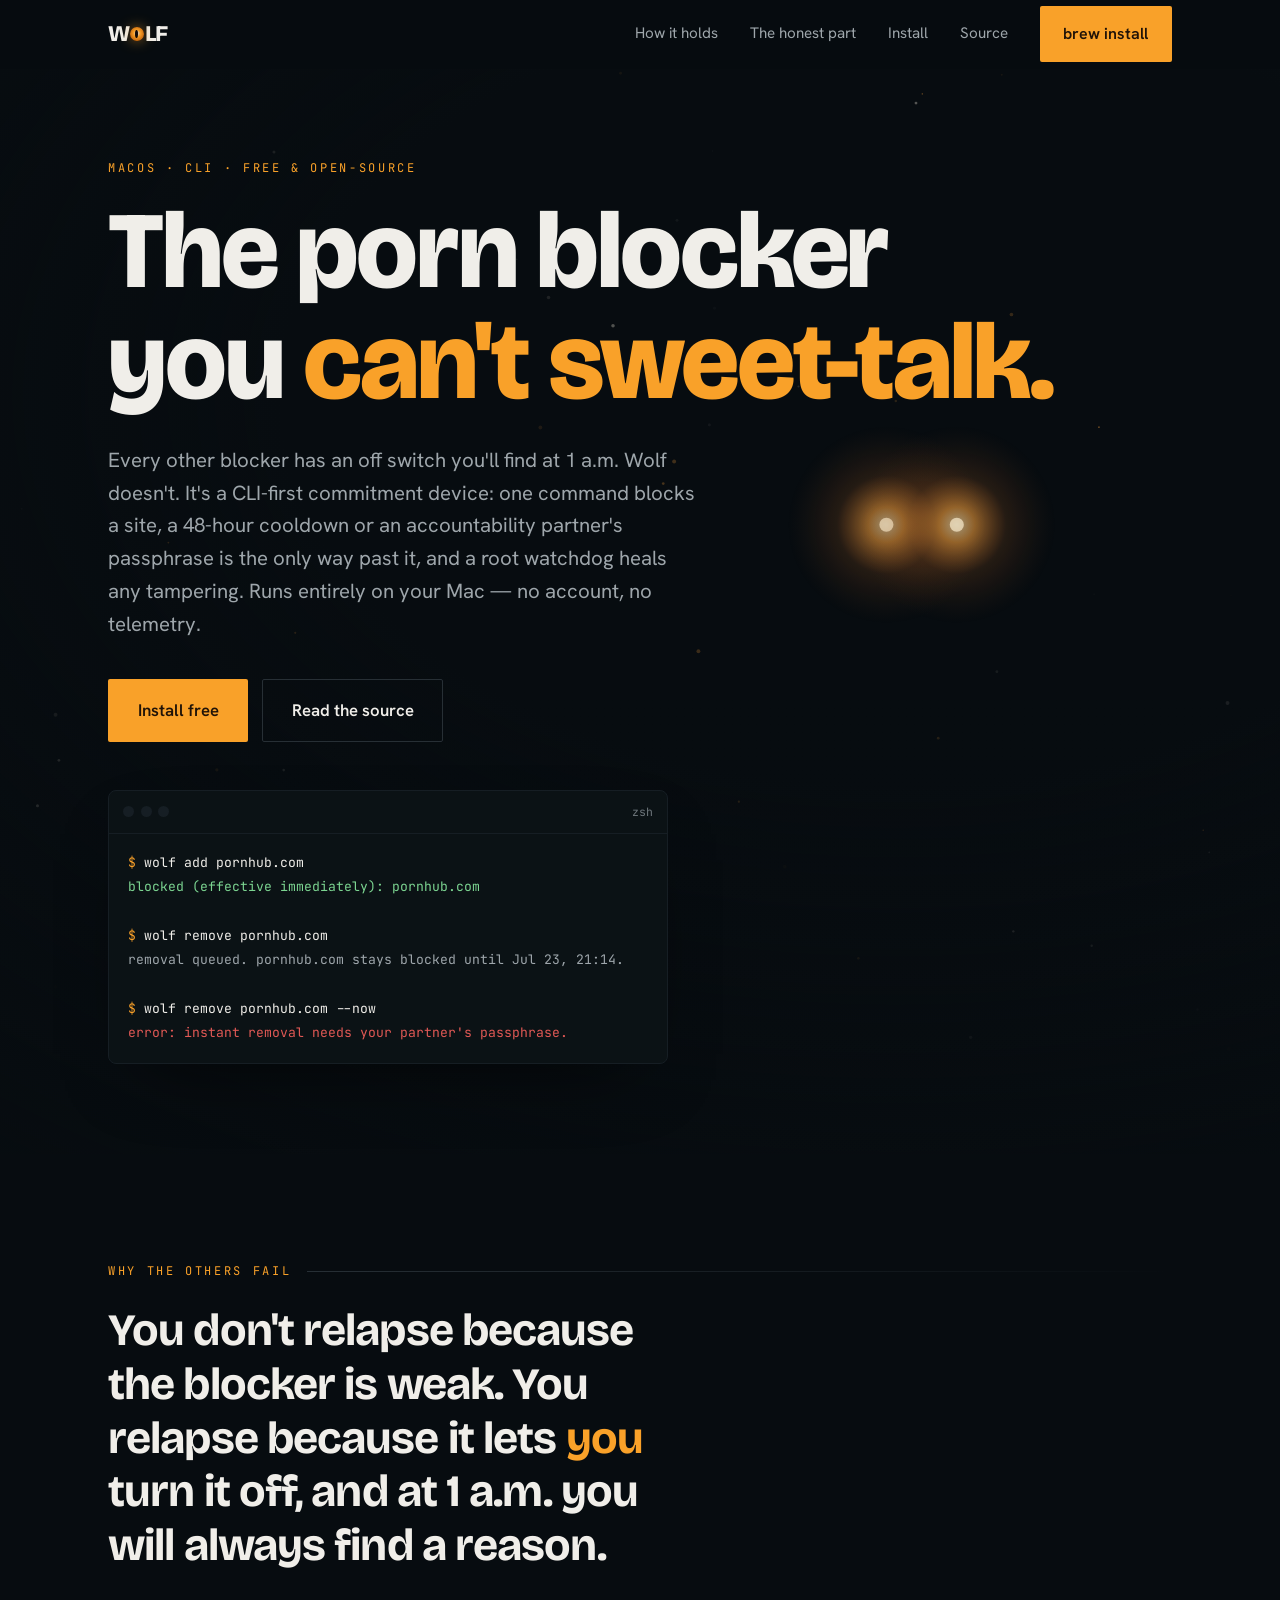
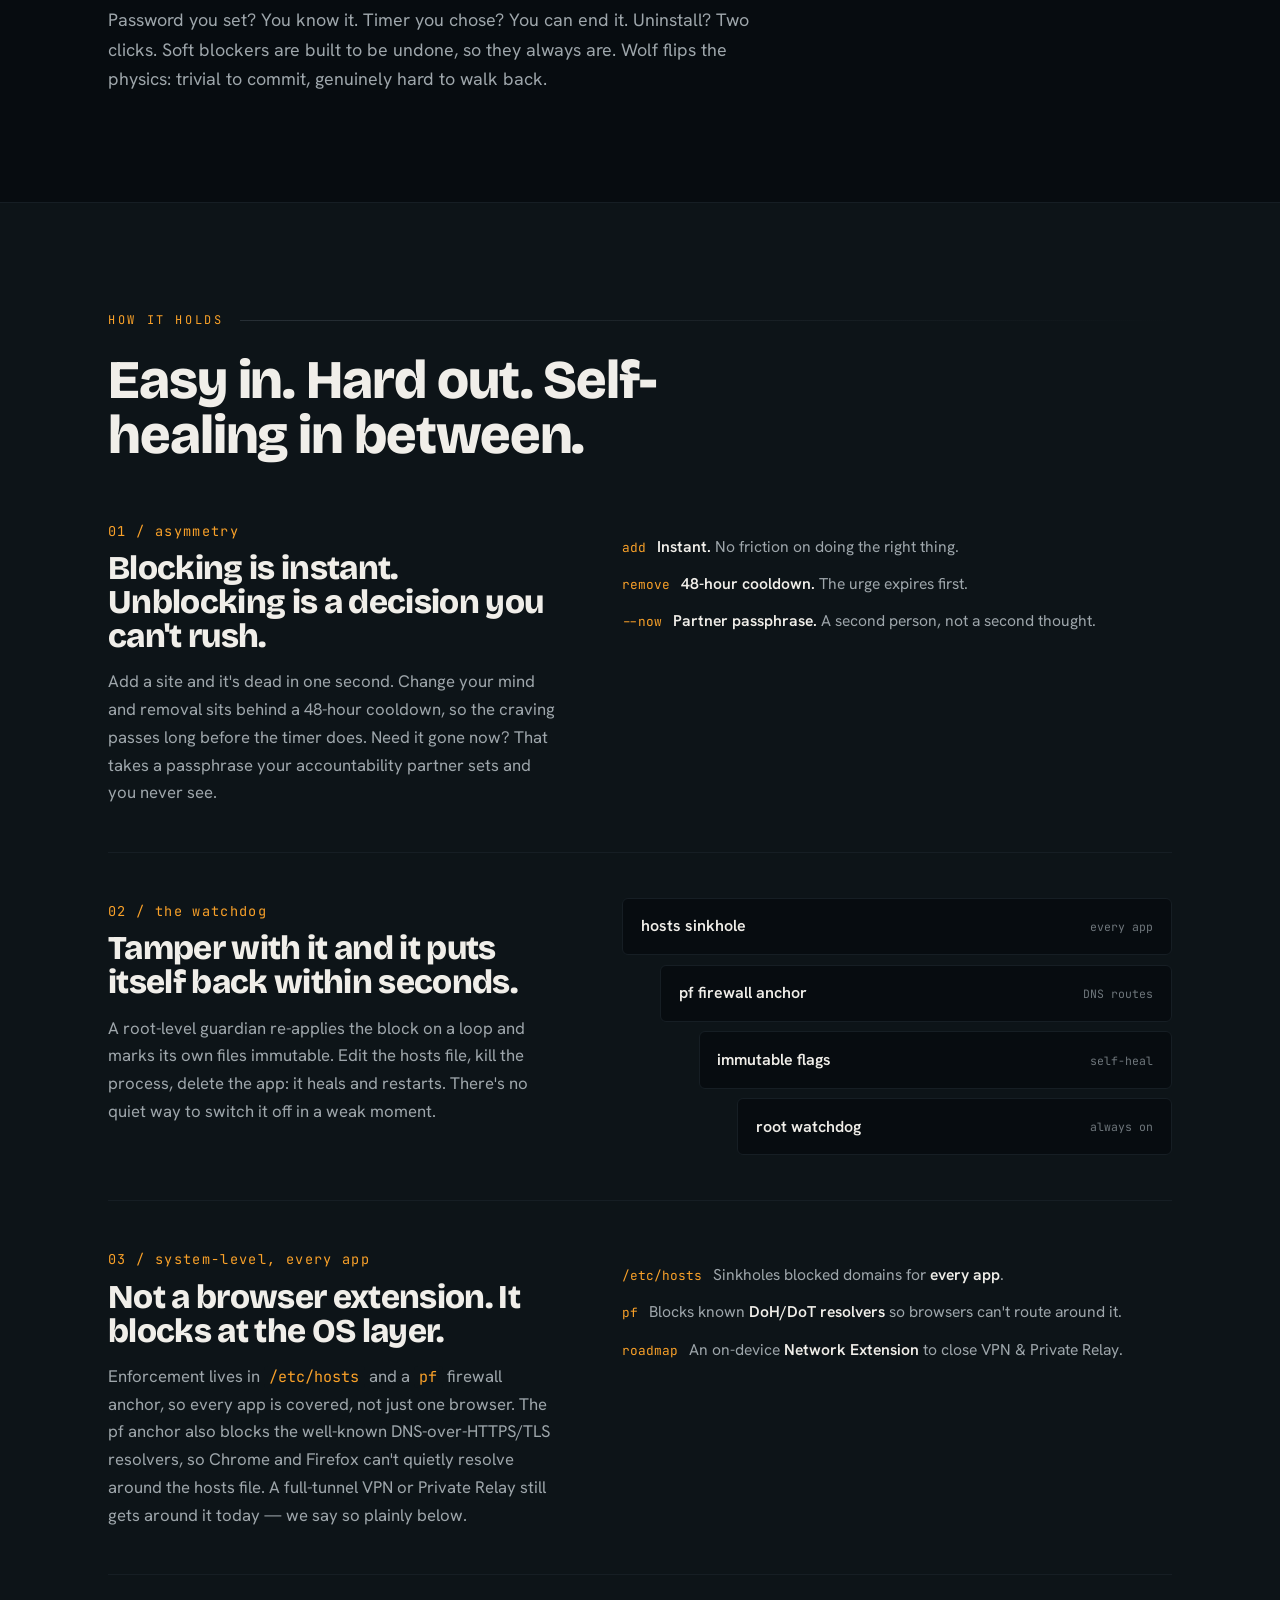
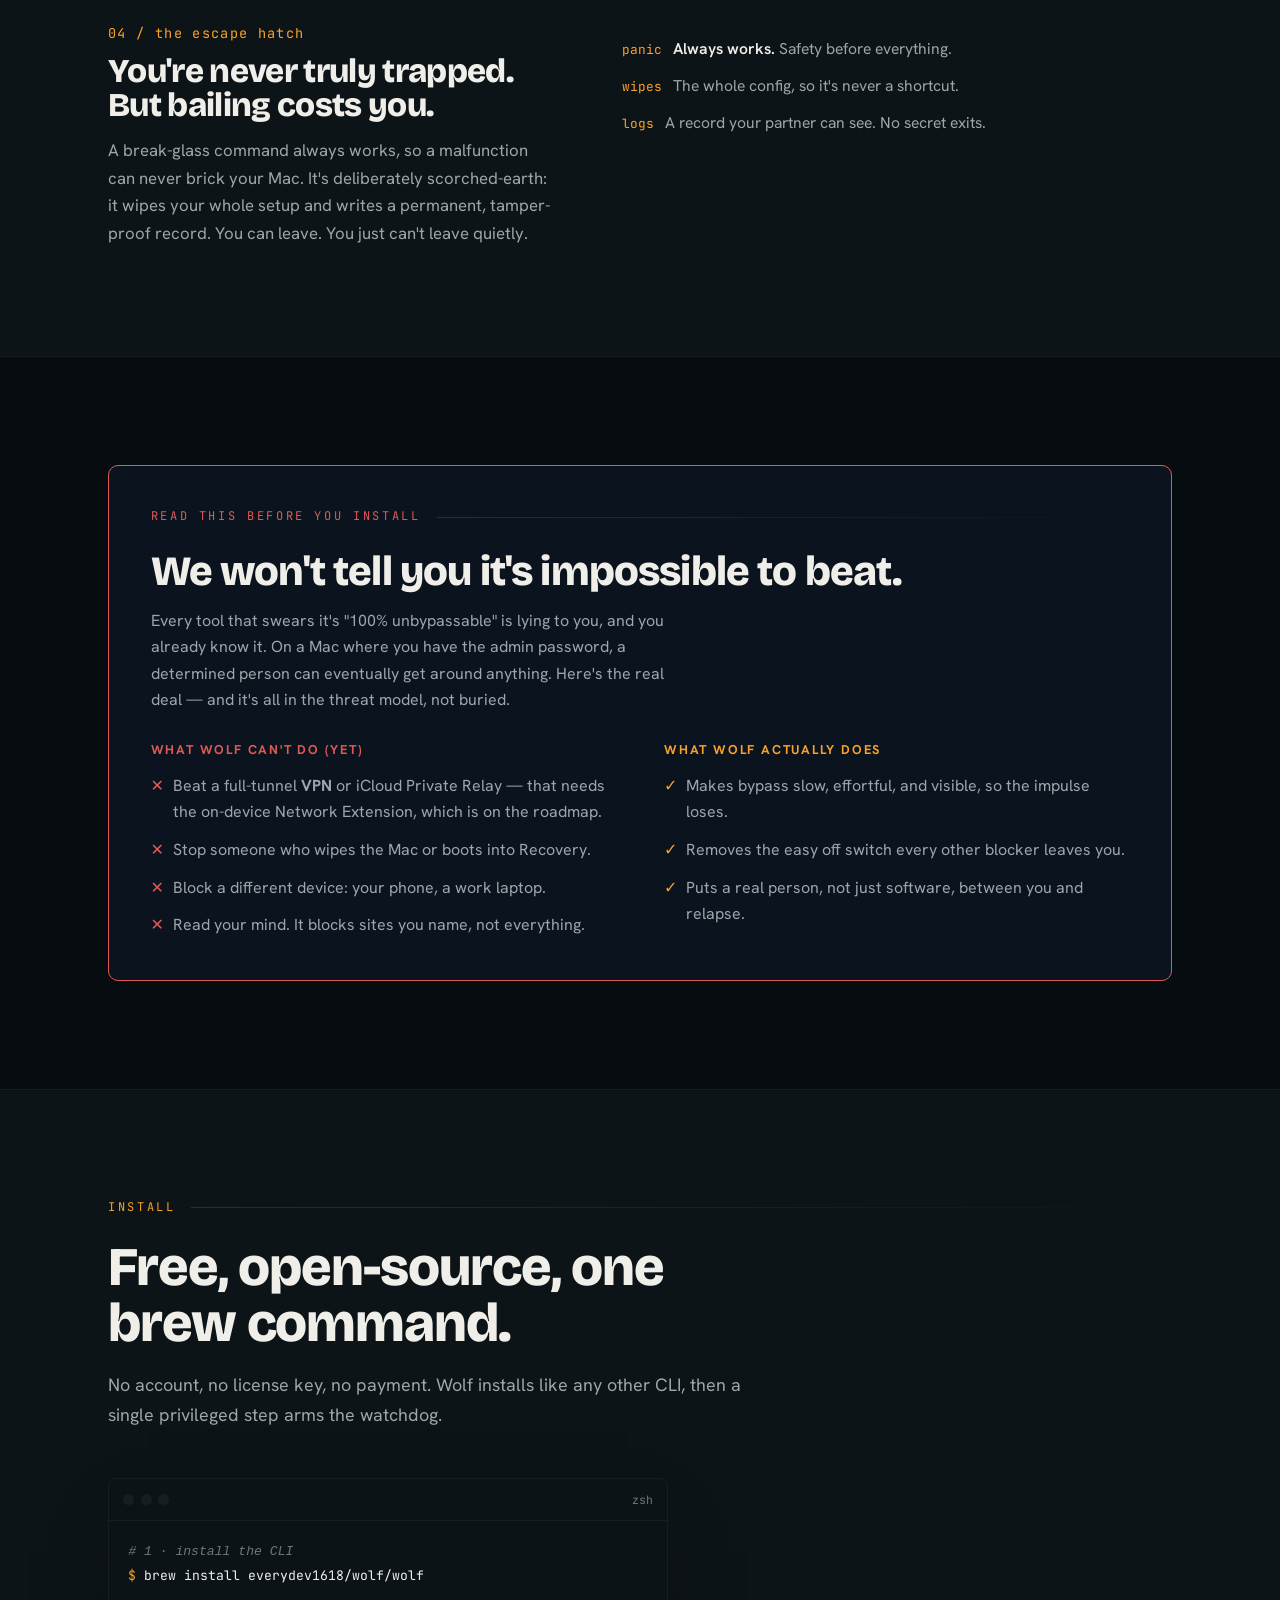
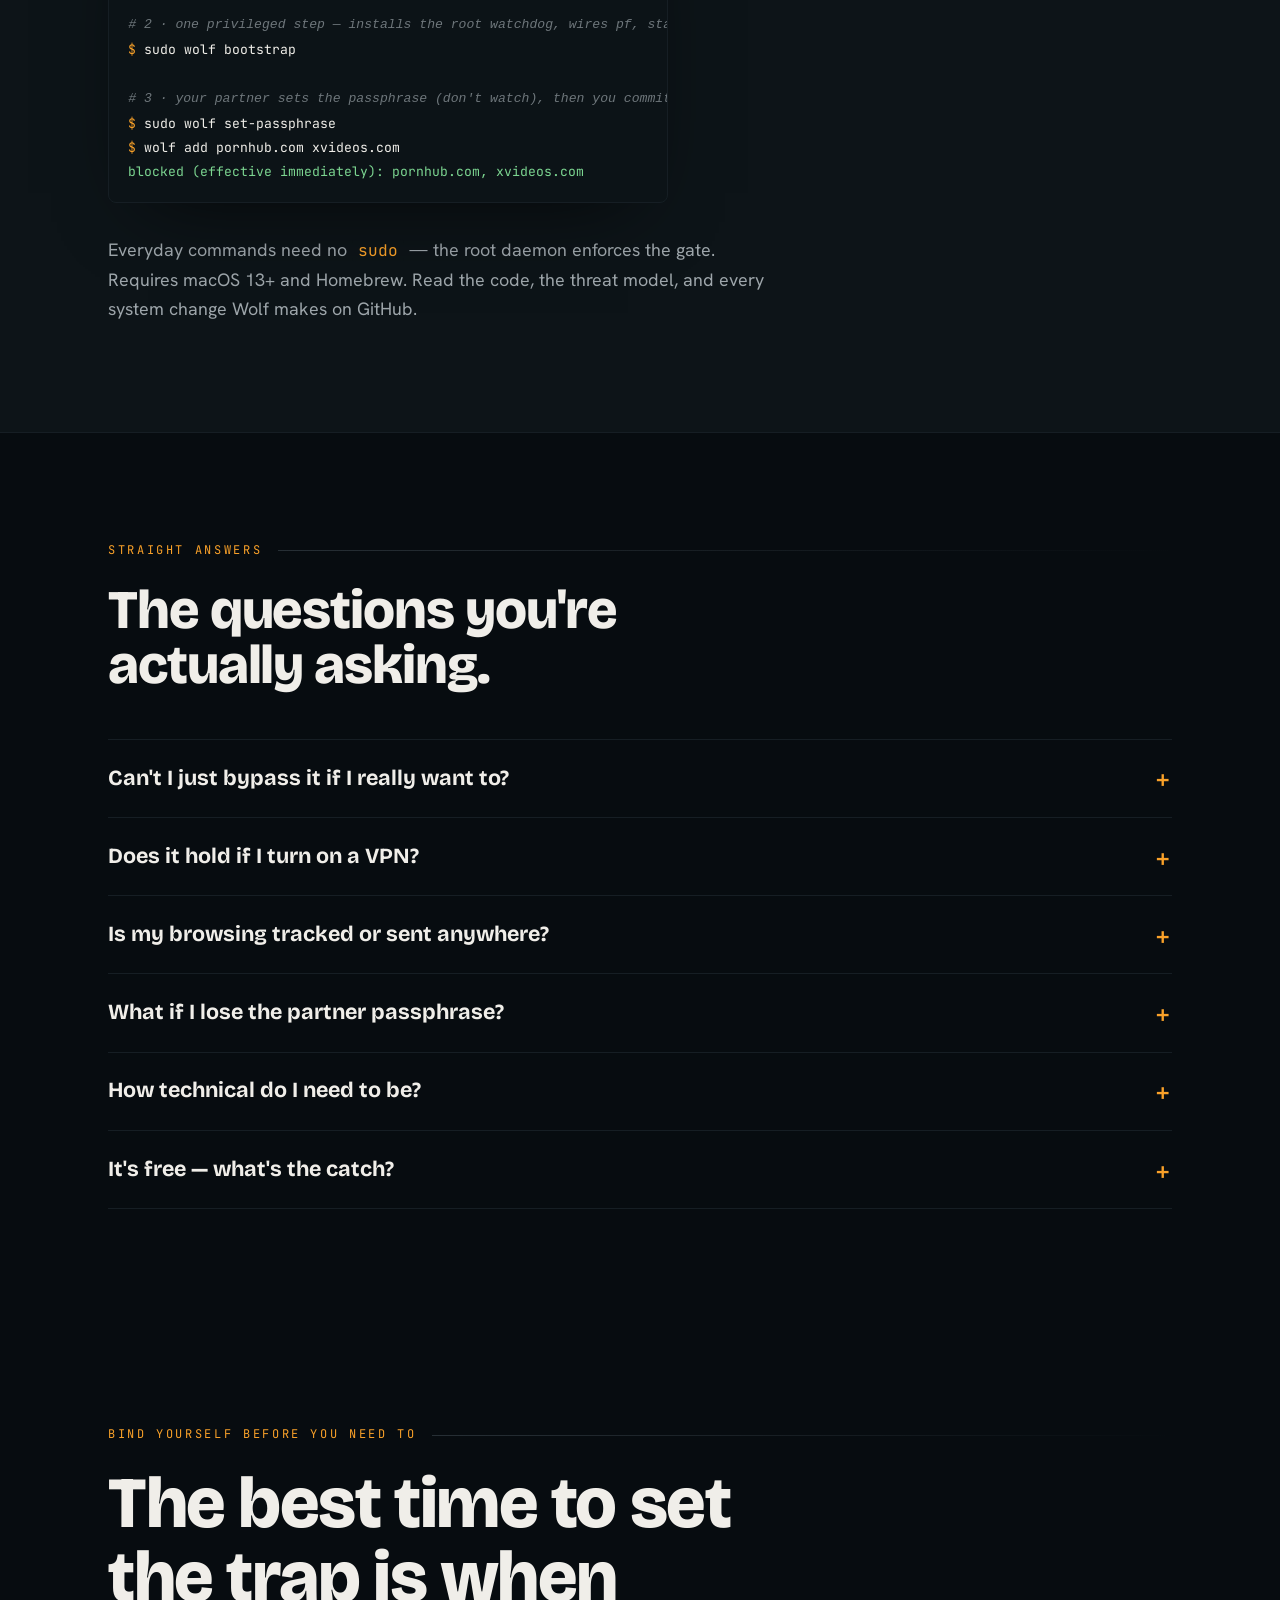
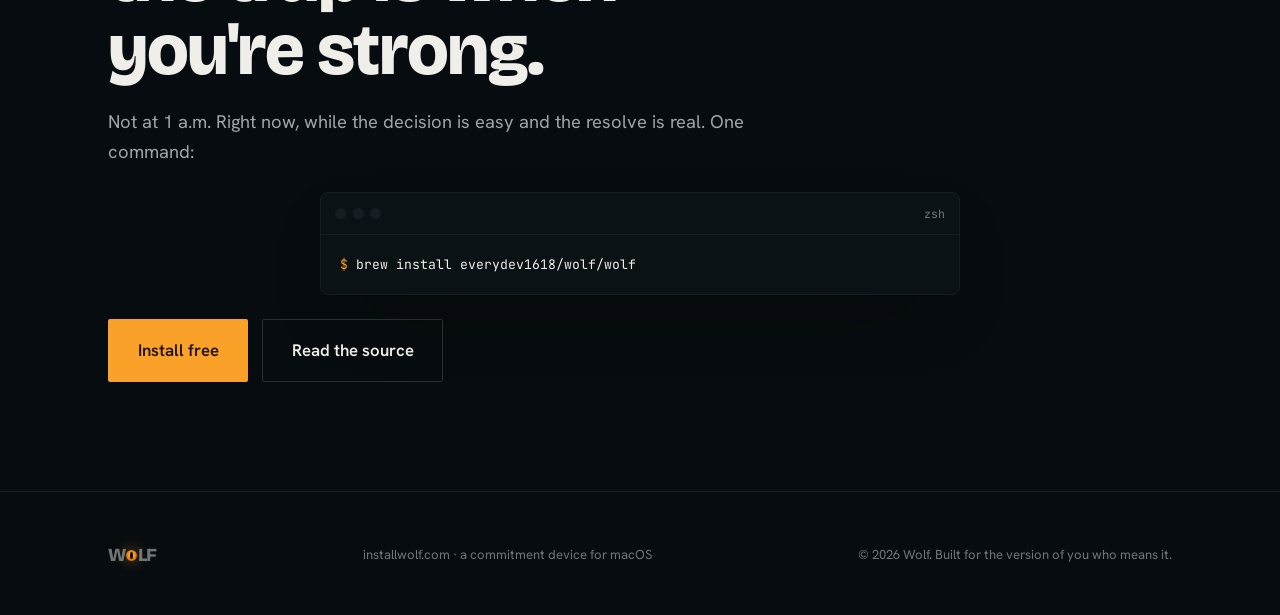
==== commit 4f6502e4: "Site: retool for the CLI dev, free + open-source, honest about v1 - Lead with `brew install` and fre" ====
--- a/site/index.html
+++ b/site/index.html
@@ -4,7 +4,7 @@
   <meta charset="utf-8" />
   <meta name="viewport" content="width=device-width, initial-scale=1" />
   <title>Wolf — the porn blocker you can't sweet-talk</title>
-  <meta name="description" content="A macOS blocker built to survive your own worst moment. Adding a site is instant. Getting past it takes a 48-hour cooldown, or a password only your accountability partner holds." />
+  <meta name="description" content="A free, open-source macOS blocker built to survive your own worst moment. A CLI commitment device: adding a site is instant; getting past it takes a 48-hour cooldown or a passphrase only your accountability partner holds. brew install everydev1618/wolf/wolf" />
   <meta property="og:title" content="Wolf — the porn blocker you can't sweet-talk" />
   <meta property="og:description" content="Easy in, hard out. A Mac blocker built for the 1 a.m. version of you." />
   <meta property="og:type" content="website" />
@@ -21,8 +21,9 @@
       <nav class="nav-links">
         <a class="txt" href="#how">How it holds</a>
         <a class="txt" href="#honesty">The honest part</a>
-        <a class="txt" href="#pricing">Pricing</a>
-        <a class="btn btn-primary" href="#pricing">Get Wolf</a>
+        <a class="txt" href="#install">Install</a>
+        <a class="txt" href="https://github.com/everydev1618/wolf">Source</a>
+        <a class="btn btn-primary" href="#install">brew&nbsp;install</a>
       </nav>
     </div>
   </header>
@@ -33,12 +34,12 @@
     <section class="hero">
       <canvas id="nocturne" aria-hidden="true"></canvas>
       <div class="wrap">
-        <p class="kicker reveal">macOS &middot; unbypassable by design</p>
+        <p class="kicker reveal">macOS &middot; CLI &middot; free &amp; open-source</p>
         <h1 class="reveal">The porn blocker you <span class="amber">can't sweet-talk.</span></h1>
-        <p class="sub reveal">Every other blocker has an off switch you'll find at 1 a.m. Wolf doesn't. Blocking a site takes one second. Getting past it takes a 48-hour cooldown, or a password only your accountability partner holds.</p>
+        <p class="sub reveal">Every other blocker has an off switch you'll find at 1 a.m. Wolf doesn't. It's a CLI-first commitment device: one command blocks a site, a 48-hour cooldown or an accountability partner's passphrase is the only way past it, and a root watchdog heals any tampering. Runs entirely on your Mac &mdash; no account, no telemetry.</p>
         <div class="cta-row reveal">
-          <a class="btn btn-primary btn-lg" href="#pricing">Get Wolf, $29/yr</a>
-          <a class="btn btn-ghost btn-lg" href="#how">See how it holds</a>
+          <a class="btn btn-primary btn-lg" href="#install">Install free</a>
+          <a class="btn btn-ghost btn-lg" href="https://github.com/everydev1618/wolf">Read the source</a>
         </div>
 
         <div class="terminal reveal" role="img" aria-label="Terminal showing the wolf command blocking a site and refusing to remove it without a passphrase">
@@ -107,16 +108,15 @@
 
           <div class="row reveal">
             <div>
-              <span class="idx">03 / the deep filter</span>
-              <h3>It holds through your VPN, DoH, and Private Relay.</h3>
-              <p>An on-device content filter reads each connection's real destination before it leaves your Mac, so encrypted DNS, iCloud Private Relay, and a full-tunnel VPN can't route around it. This is the layer the cheap blockers don't have.</p>
+              <span class="idx">03 / system-level, every app</span>
+              <h3>Not a browser extension. It blocks at the OS layer.</h3>
+              <p>Enforcement lives in <code>/etc/hosts</code> and a <code>pf</code> firewall anchor, so every app is covered, not just one browser. The pf anchor also blocks the well-known DNS-over-HTTPS/TLS resolvers, so Chrome and Firefox can't quietly resolve around the hosts file. A full-tunnel VPN or Private Relay still gets around it today &mdash; we say so plainly below.</p>
             </div>
             <div class="demo">
               <ul class="chip-list">
-                <li><span class="mk">✓</span><span>Works with <b>ExpressVPN and any VPN</b> running.</span></li>
-                <li><span class="mk">✓</span><span>Immune to <b>DNS-over-HTTPS</b> in Chrome and Firefox.</span></li>
-                <li><span class="mk">✓</span><span>Immune to <b>iCloud Private Relay</b>.</span></li>
-                <li><span class="mk">✓</span><span>Covers <b>every app</b>, not just one browser.</span></li>
+                <li><span class="mk">/etc/hosts</span><span>Sinkholes blocked domains for <b>every app</b>.</span></li>
+                <li><span class="mk">pf</span><span>Blocks known <b>DoH/DoT resolvers</b> so browsers can't route around it.</span></li>
+                <li><span class="mk">roadmap</span><span>An on-device <b>Network Extension</b> to close VPN &amp; Private Relay.</span></li>
               </ul>
             </div>
           </div>
@@ -144,13 +144,14 @@
     <section class="band" id="honesty">
       <div class="wrap reveal">
         <div class="honesty">
-          <div class="eyebrow-row"><span class="kicker" style="color:var(--danger)">Read this before you buy</span></div>
+          <div class="eyebrow-row"><span class="kicker" style="color:var(--danger)">Read this before you install</span></div>
           <h2>We won't tell you it's impossible to beat.</h2>
-          <p style="color:var(--ash); margin-top:1rem; max-width:60ch;">Every tool that swears it's "100% unbypassable" is lying to you, and you already know it. On a Mac where you have the admin password, a determined person can eventually get around anything. Here's the real deal.</p>
+          <p style="color:var(--ash); margin-top:1rem; max-width:60ch;">Every tool that swears it's "100% unbypassable" is lying to you, and you already know it. On a Mac where you have the admin password, a determined person can eventually get around anything. Here's the real deal &mdash; and it's all in <a href="https://github.com/everydev1618/wolf/blob/main/DESIGN.md">the threat model</a>, not buried.</p>
           <div class="two">
             <div class="no">
-              <h4>What Wolf can't do</h4>
+              <h4>What Wolf can't do (yet)</h4>
               <ul>
+                <li>Beat a full-tunnel <b>VPN</b> or iCloud Private Relay &mdash; that needs the on-device Network Extension, which is on the roadmap.</li>
                 <li>Stop someone who wipes the Mac or boots into Recovery.</li>
                 <li>Block a different device: your phone, a work laptop.</li>
                 <li>Read your mind. It blocks sites you name, not everything.</li>
@@ -169,48 +170,30 @@
       </div>
     </section>
 
-    <!-- PRICING -->
-    <section class="band band-alt" id="pricing">
+    <!-- INSTALL -->
+    <section class="band band-alt" id="install">
       <div class="wrap">
         <div class="reveal">
-          <div class="eyebrow-row"><span class="kicker">Pricing</span></div>
-          <h2 class="section-title">One year of not fighting it alone.</h2>
-          <p class="lede">Less than a month of most subscriptions. Cancel anytime; the block keeps its word until you do.</p>
-        </div>
-
-        <div class="prices">
-          <div class="plan reveal">
-            <span class="tag">Lone Wolf</span>
-            <h3>For your Mac</h3>
-            <p class="who">One person, one machine, full teeth.</p>
-            <div class="price"><span class="amt">$29</span><span class="per">/ year</span></div>
-            <ul>
-              <li>Every layer: <b>watchdog, deep filter, the works</b></li>
-              <li><b>48-hour</b> removal cooldown</li>
-              <li>Accountability-partner passphrase</li>
-              <li>All updates for a year</li>
-            </ul>
-            <!-- TODO: replace with your Stripe Payment Link for the $29/yr plan -->
-            <a class="btn btn-ghost" href="https://buy.stripe.com/REPLACE_LONE_WOLF">Get Lone Wolf</a>
-            <p class="foot">One Mac &middot; billed yearly</p>
-          </div>
-
-          <div class="plan feature reveal">
-            <span class="tag">The Pack &middot; best value</span>
-            <h3>For the whole den</h3>
-            <p class="who">Up to 5 Macs. Cover the family, or be someone's partner.</p>
-            <div class="price"><span class="amt">$99</span><span class="per">/ year</span></div>
-            <ul>
-              <li>Everything in Lone Wolf, <b>times five Macs</b></li>
-              <li>Be the <b>accountability partner</b> for the people you love</li>
-              <li>One passphrase holder protects the whole pack</li>
-              <li>All updates for a year</li>
-            </ul>
-            <!-- TODO: replace with your Stripe Payment Link for the $99/yr plan -->
-            <a class="btn btn-primary" href="https://buy.stripe.com/REPLACE_THE_PACK">Get The Pack</a>
-            <p class="foot">Up to 5 Macs &middot; billed yearly</p>
-          </div>
-        </div>
+          <div class="eyebrow-row"><span class="kicker">Install</span></div>
+          <h2 class="section-title">Free, open-source, one brew command.</h2>
+          <p class="lede">No account, no license key, no payment. Wolf installs like any other CLI, then a single privileged step arms the watchdog.</p>
+        </div>
+
+        <div class="terminal reveal" role="img" aria-label="Terminal showing how to install Wolf with Homebrew and arm the watchdog">
+          <div class="bar"><i></i><i></i><i></i><span>zsh</span></div>
+          <pre><span class="cm"># 1 · install the CLI</span>
+<span class="p">$</span> <span class="c">brew install everydev1618/wolf/wolf</span>
+
+<span class="cm"># 2 · one privileged step — installs the root watchdog, wires pf, starts blocking</span>
+<span class="p">$</span> <span class="c">sudo wolf bootstrap</span>
+
+<span class="cm"># 3 · your partner sets the passphrase (don't watch), then you commit</span>
+<span class="p">$</span> <span class="c">sudo wolf set-passphrase</span>
+<span class="p">$</span> <span class="c">wolf add pornhub.com xvideos.com</span>
+<span class="ok">blocked (effective immediately): pornhub.com, xvideos.com</span></pre>
+        </div>
+
+        <p class="lede" style="margin-top:2rem">Everyday commands need no <code>sudo</code> — the root daemon enforces the gate. Requires macOS 13+ and <a href="https://brew.sh">Homebrew</a>. Read the code, the threat model, and every system change Wolf makes on <a href="https://github.com/everydev1618/wolf">GitHub</a>.</p>
       </div>
     </section>
 
@@ -225,24 +208,24 @@
             <div class="ans"><p>Eventually, if you're determined enough, yes, and we say so plainly above. The point isn't a perfect cage. It's to make bypass so slow and so visible that the craving passes before you can pull it off. That gap is where recovery happens.</p></div>
           </details>
           <details class="faq">
-            <summary>Does it really work with my VPN on?</summary>
-            <div class="ans"><p>Yes. The on-device filter reads each connection's true destination before it ever reaches the tunnel, so ExpressVPN or any other VPN, DNS-over-HTTPS, and iCloud Private Relay can't route around it. We built this layer specifically because it's how people slip past weaker blockers.</p></div>
+            <summary>Does it hold if I turn on a VPN?</summary>
+            <div class="ans"><p>Straight answer: not yet. v1 enforces through <code>/etc/hosts</code> and <code>pf</code>, which covers every app and blocks the common DNS-over-HTTPS bypass — but a full-tunnel VPN or iCloud Private Relay can still route around it. That's a documented hole in <a href="https://github.com/everydev1618/wolf/blob/main/DESIGN.md">the threat model</a>, and the fix is an on-device Network Extension content filter on the roadmap. We'd rather name the gap than sell you a fantasy.</p></div>
           </details>
           <details class="faq">
             <summary>Is my browsing tracked or sent anywhere?</summary>
-            <div class="ans"><p>No. Everything runs on your Mac. Wolf checks connections against your own blocklist locally and phones nothing home. Your accountability partner sees only the events you'd expect (a removal request, a break-glass), never your history.</p></div>
+            <div class="ans"><p>No — and you don't have to take our word for it. There's no account and no telemetry; everything runs on your Mac against your own local blocklist. It's open-source (MIT), so you can read exactly what it does. Your accountability partner sees only the events you'd expect (a removal request, a break-glass), never your history.</p></div>
           </details>
           <details class="faq">
             <summary>What if I lose the partner passphrase?</summary>
             <div class="ans"><p>You wait out the 48-hour cooldown, which removes any site without a passphrase, or you use the break-glass command. Break-glass always works so you can never be locked out of your own machine. It just wipes the setup and leaves a record, so it's a real exit, not a loophole.</p></div>
           </details>
           <details class="faq">
-            <summary>Do I need to be technical to use it?</summary>
-            <div class="ans"><p>You install it once and manage sites from a small menu-bar app or a one-line command. Setting the partner passphrase is the one step best done by the other person. If you can install a Mac app, you can run Wolf.</p></div>
-          </details>
-          <details class="faq">
-            <summary>Can I get a refund?</summary>
-            <div class="ans"><p>If Wolf doesn't hold up its end within 30 days, email us and we'll refund you. We'd rather lose the sale than pretend it fit when it didn't.</p></div>
+            <summary>How technical do I need to be?</summary>
+            <div class="ans"><p>It's a command-line tool: <code>brew install</code>, one <code>sudo wolf bootstrap</code>, then <code>wolf add &lt;site&gt;</code>. If you're comfortable in a terminal, you're home. A menu-bar app is coming for the days you don't feel like typing. Handing the partner passphrase to the other person is the one step best not done yourself.</p></div>
+          </details>
+          <details class="faq">
+            <summary>It's free — what's the catch?</summary>
+            <div class="ans"><p>No catch, no account. Wolf is free and open-source (MIT) because a tool you're trusting with your recovery shouldn't hide its guts behind a paywall or a login — you can read every line, including exactly what it does to your system, on <a href="https://github.com/everydev1618/wolf">GitHub</a>. If a paid layer ever shows up, it'll be an optional add-on, never a wall in front of the core.</p></div>
           </details>
         </div>
       </div>
@@ -253,10 +236,14 @@
       <div class="wrap reveal">
         <div class="eyebrow-row"><span class="kicker">Bind yourself before you need to</span></div>
         <h2>The best time to set the trap is when you're strong.</h2>
-        <p class="sub">Not at 1 a.m. Right now, while the decision is easy and the resolve is real.</p>
-        <div class="cta-row">
-          <a class="btn btn-primary btn-lg" href="#pricing">Get Wolf, $29/yr</a>
-          <a class="btn btn-ghost btn-lg" href="#how">How it holds</a>
+        <p class="sub">Not at 1 a.m. Right now, while the decision is easy and the resolve is real. One command:</p>
+        <div class="terminal reveal" style="max-width:40rem;margin:1.5rem auto 0" role="img" aria-label="Terminal showing the Wolf install command">
+          <div class="bar"><i></i><i></i><i></i><span>zsh</span></div>
+          <pre><span class="p">$</span> <span class="c">brew install everydev1618/wolf/wolf</span></pre>
+        </div>
+        <div class="cta-row" style="margin-top:1.5rem">
+          <a class="btn btn-primary btn-lg" href="#install">Install free</a>
+          <a class="btn btn-ghost btn-lg" href="https://github.com/everydev1618/wolf">Read the source</a>
         </div>
       </div>
     </section>
--- a/site/styles.css
+++ b/site/styles.css
@@ -120,6 +120,10 @@
 .terminal .o { color: var(--ash); }   /* output */
 .terminal .x { color: var(--danger); }
 .terminal .ok { color: oklch(0.8 0.13 150); }
+.terminal .cm { color: var(--ash-dim); font-style: italic; } /* comment */
+
+/* Inline code in prose — for the CLI-dev audience. */
+code { font-family: var(--font-mono); font-size: 0.9em; color: var(--ember); background: var(--night-2); padding: 0.06em 0.36em; border-radius: 4px; }
 
 /* ---------- generic sections ---------- */
 section { position: relative; }
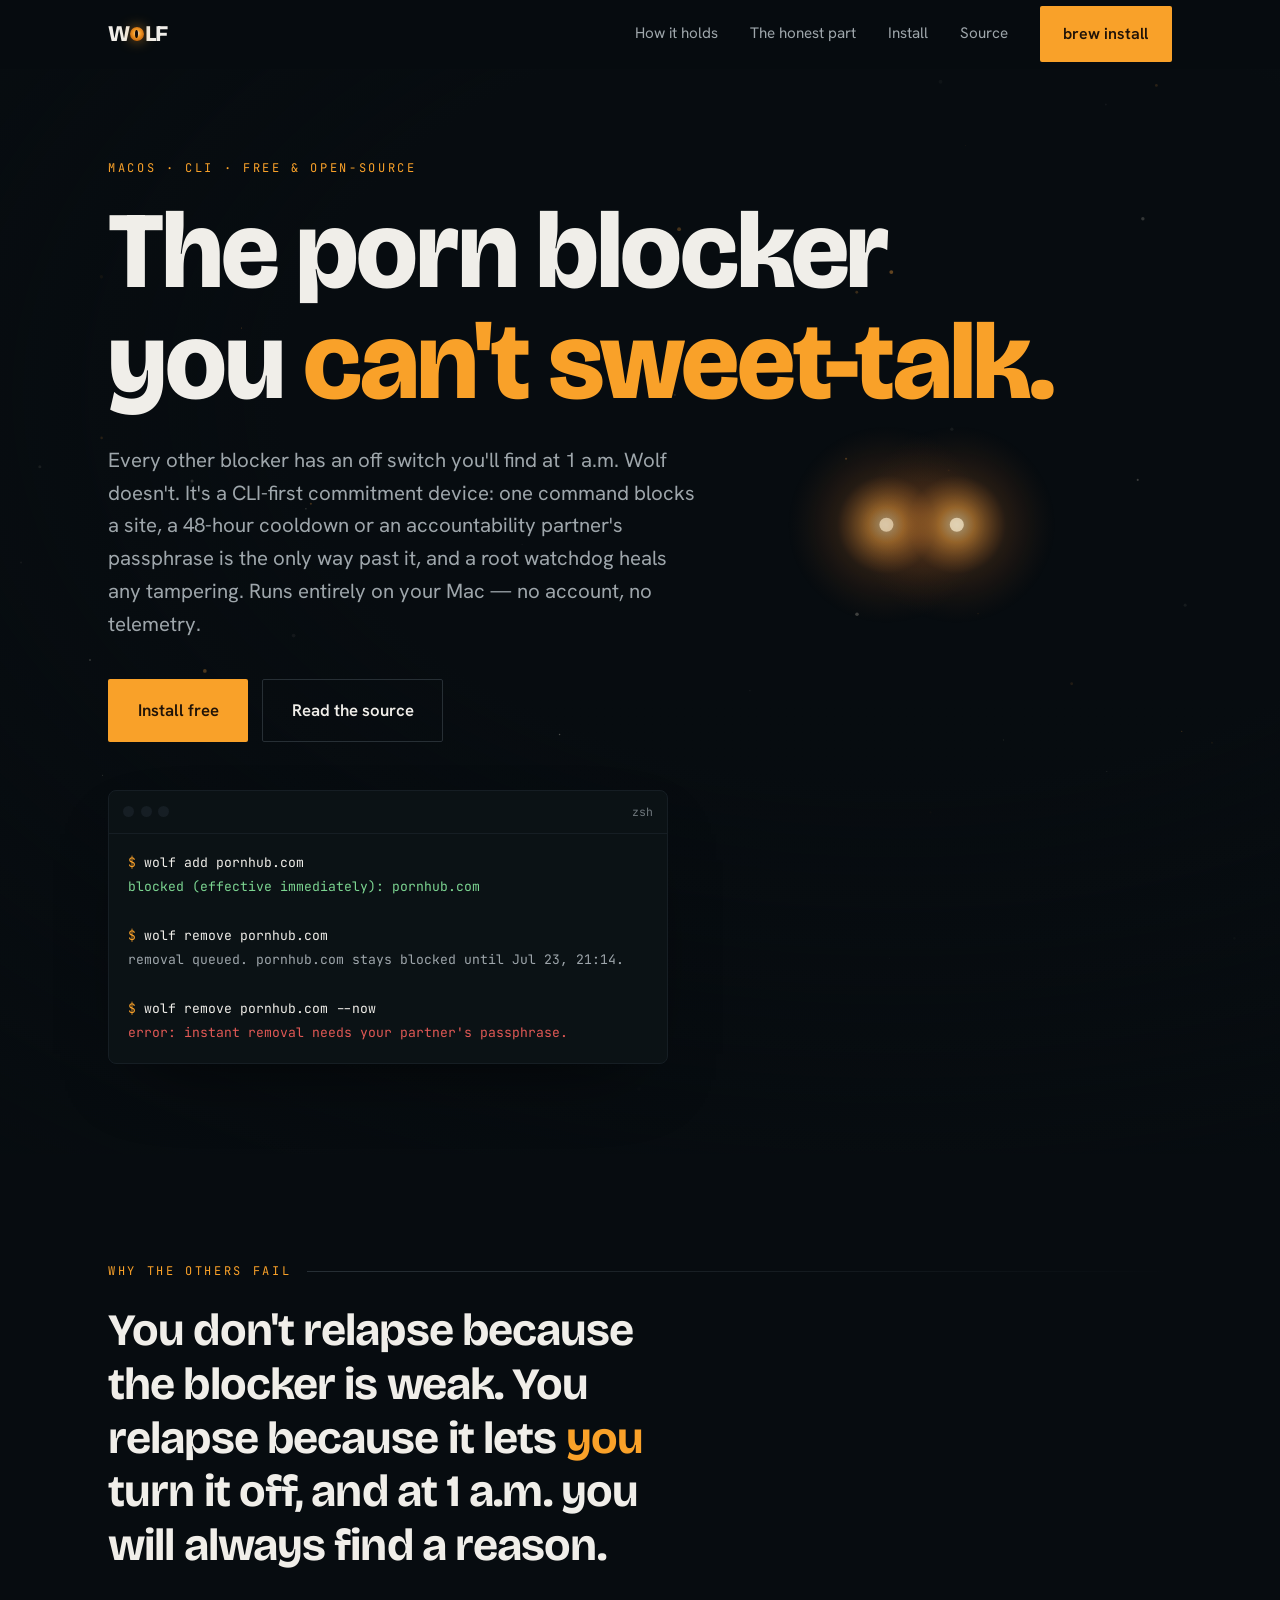
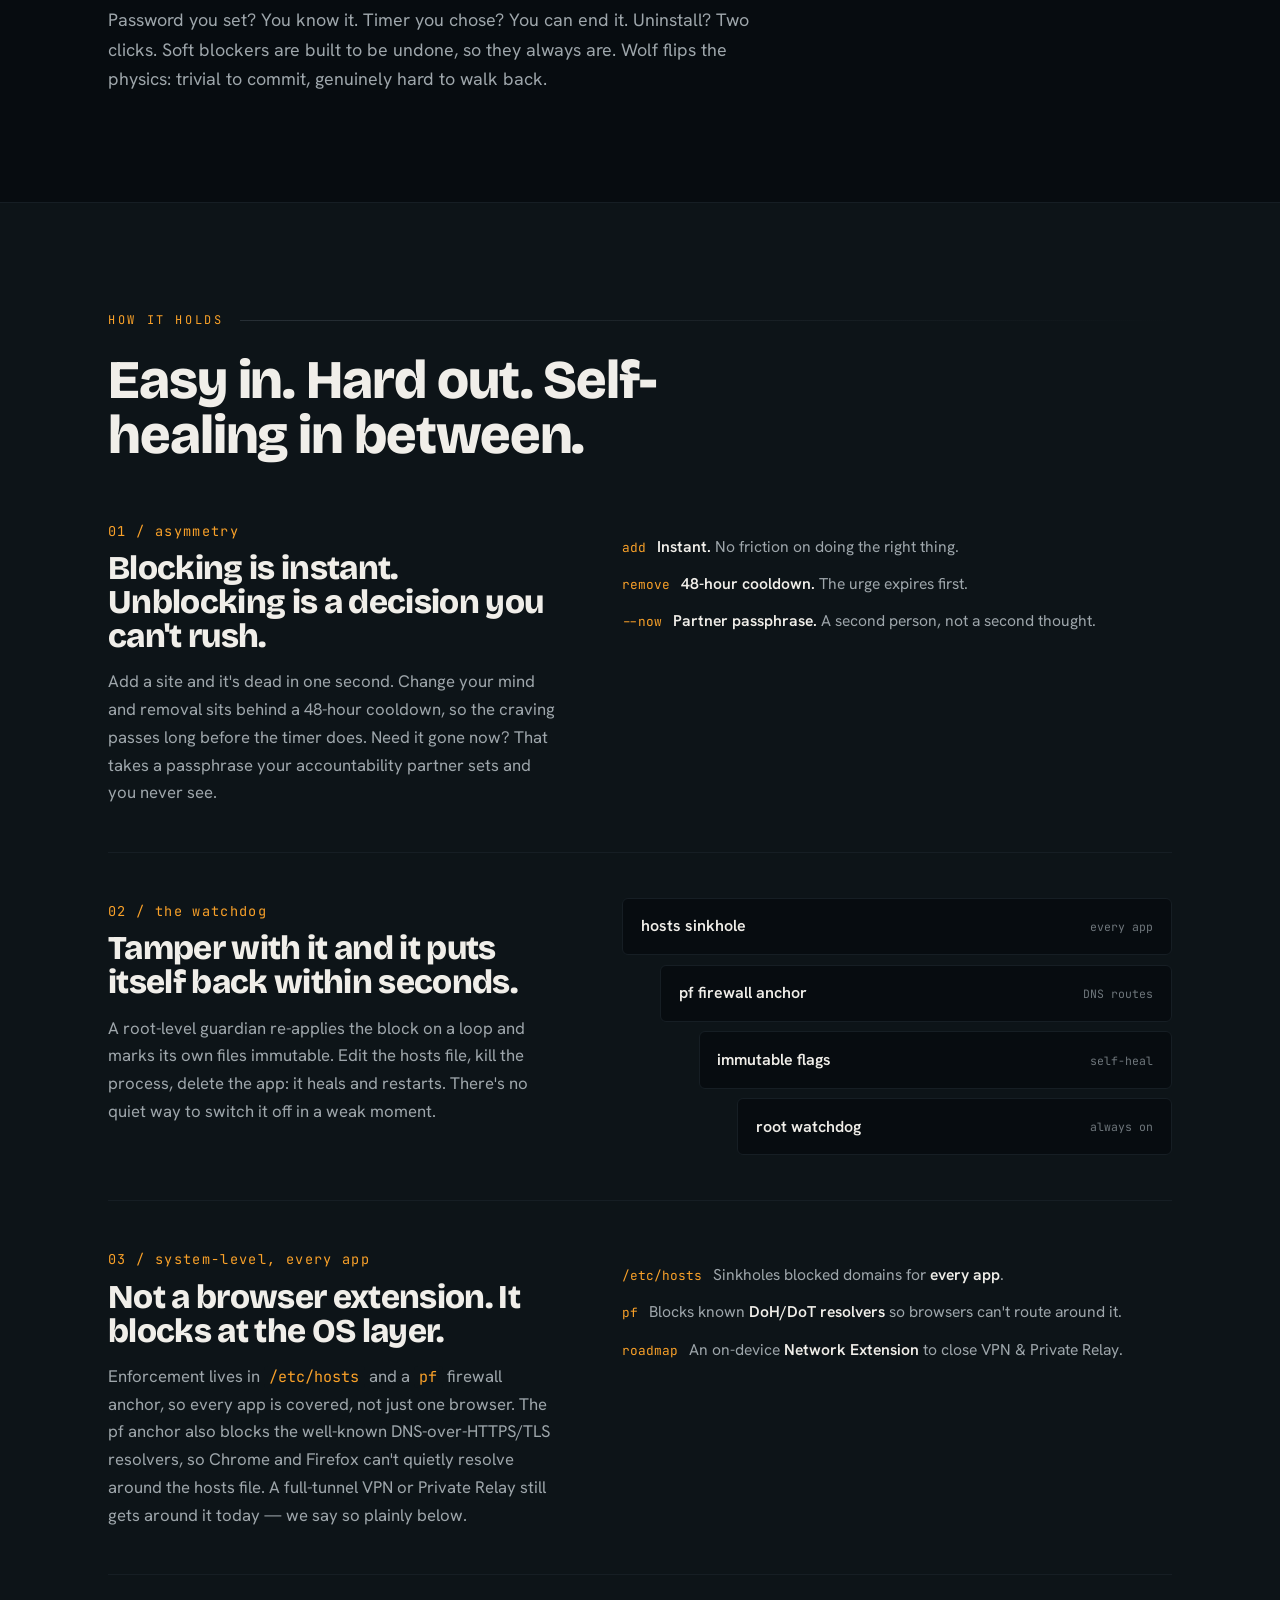
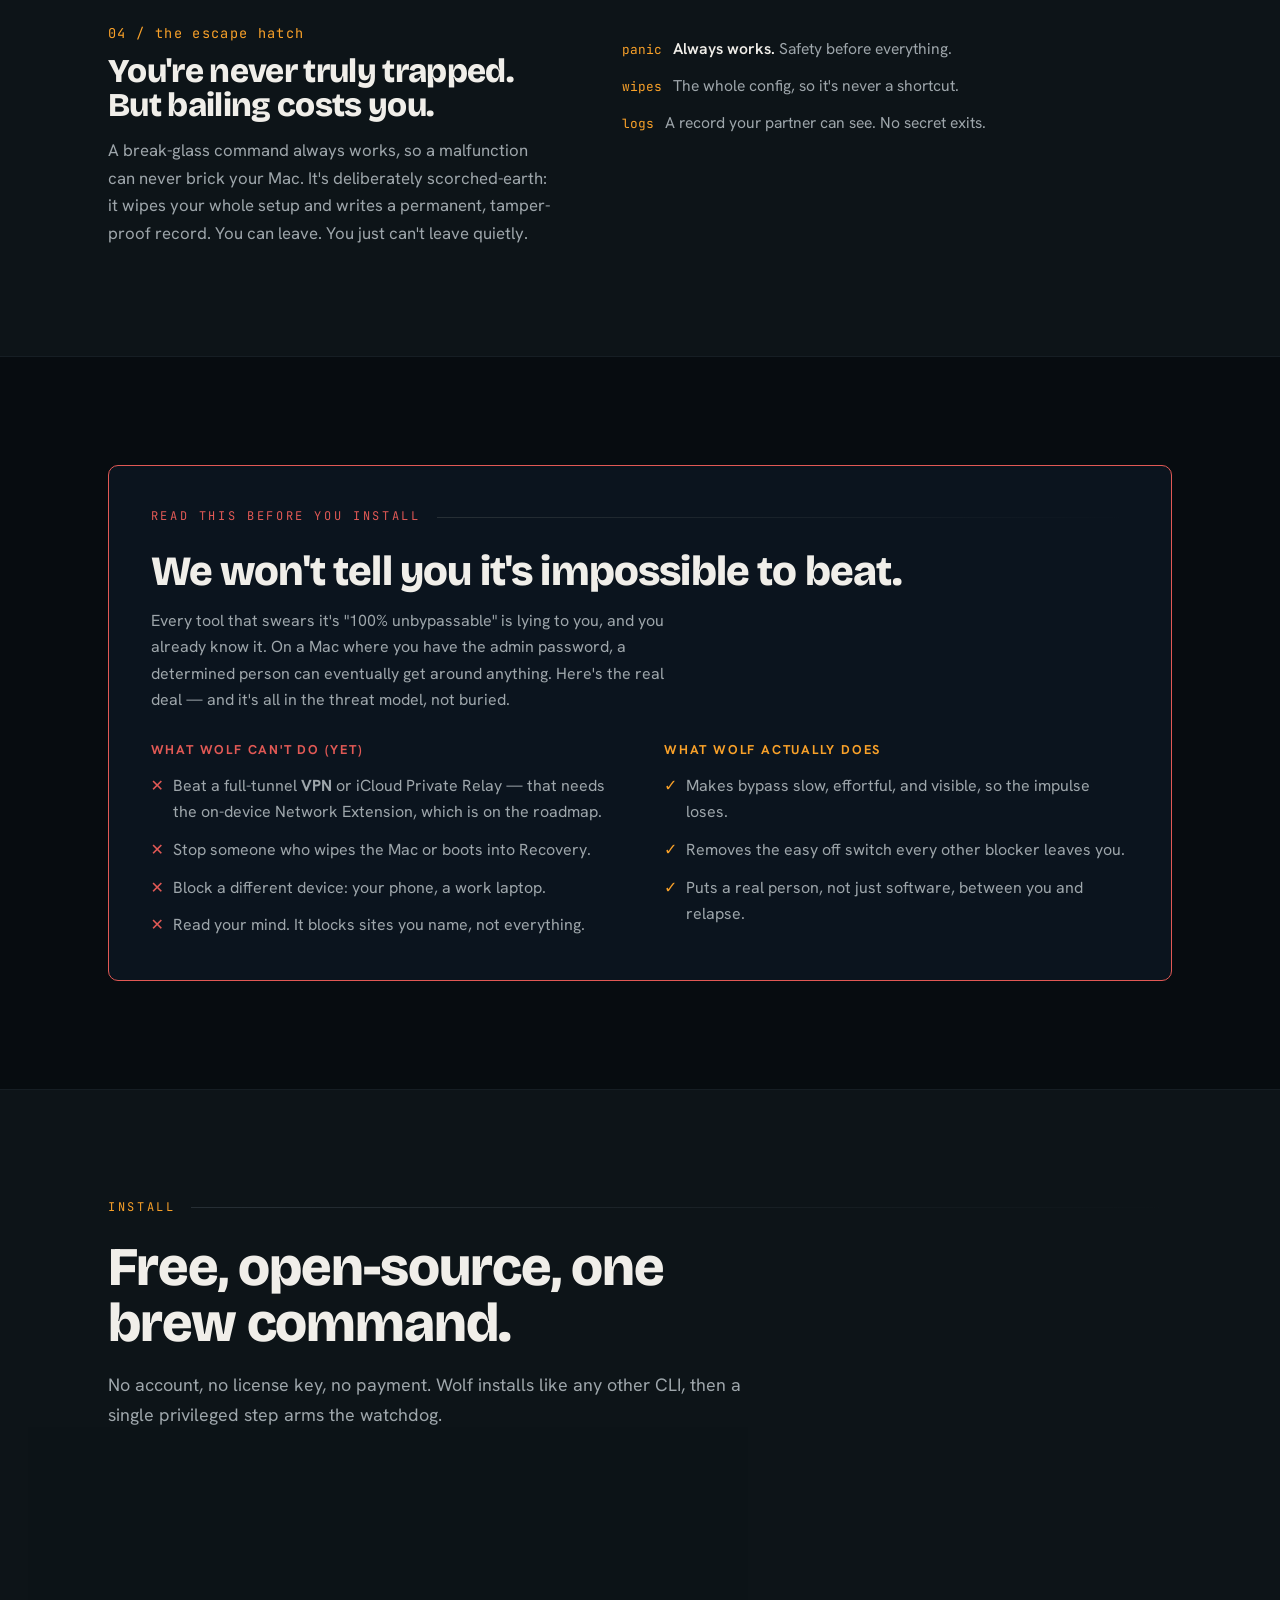
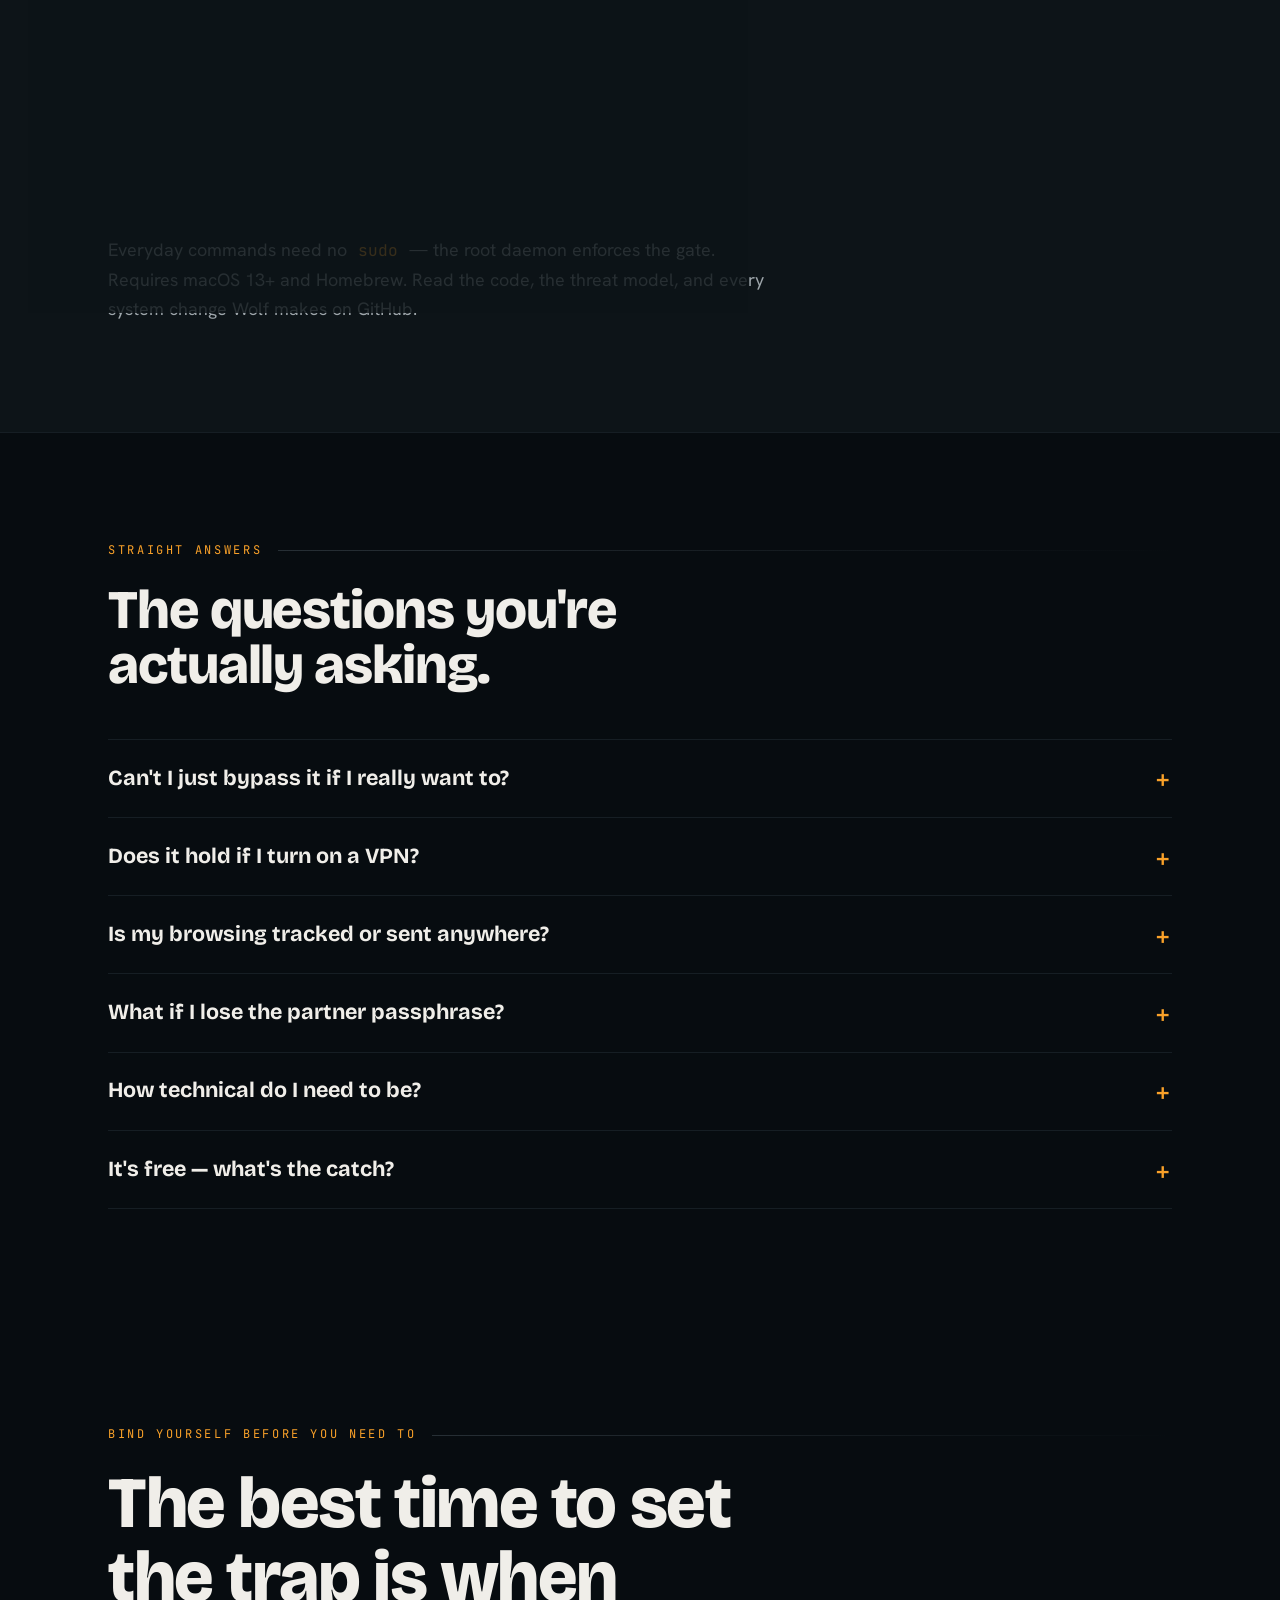
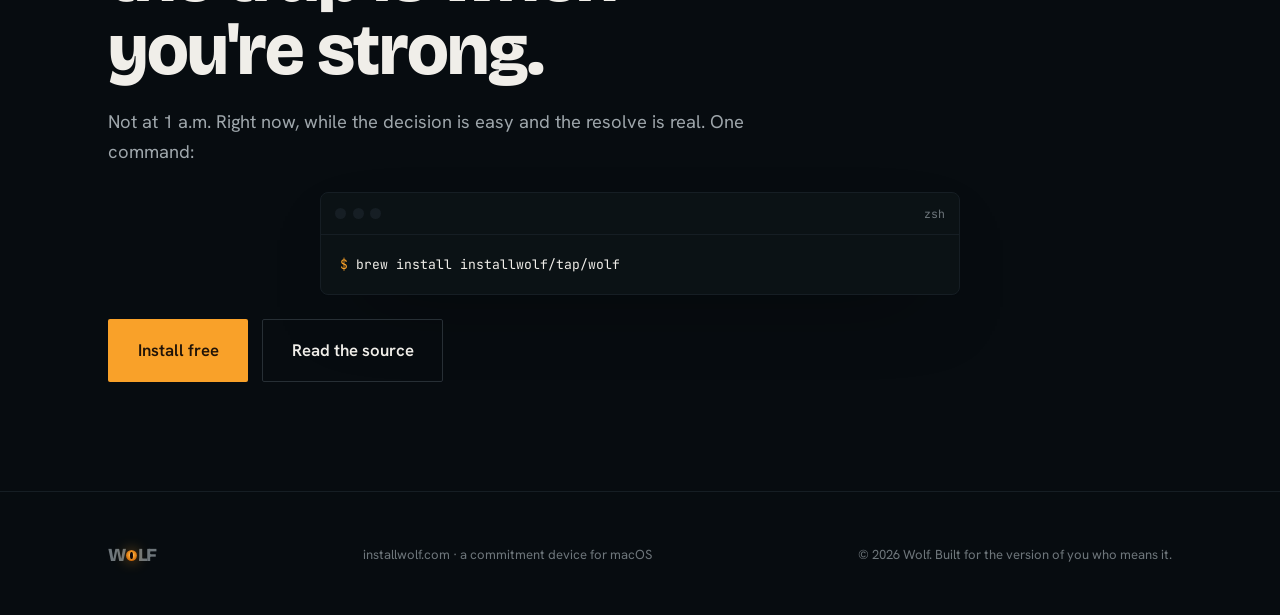
==== commit 88b4ee8c: "Publish under installwolf org: namespace, MIT LICENSE, open-source - Re-point formula, tap README, a" ====
--- a/site/index.html
+++ b/site/index.html
@@ -4,7 +4,7 @@
   <meta charset="utf-8" />
   <meta name="viewport" content="width=device-width, initial-scale=1" />
   <title>Wolf — the porn blocker you can't sweet-talk</title>
-  <meta name="description" content="A free, open-source macOS blocker built to survive your own worst moment. A CLI commitment device: adding a site is instant; getting past it takes a 48-hour cooldown or a passphrase only your accountability partner holds. brew install everydev1618/wolf/wolf" />
+  <meta name="description" content="A free, open-source macOS blocker built to survive your own worst moment. A CLI commitment device: adding a site is instant; getting past it takes a 48-hour cooldown or a passphrase only your accountability partner holds. brew install installwolf/tap/wolf" />
   <meta property="og:title" content="Wolf — the porn blocker you can't sweet-talk" />
   <meta property="og:description" content="Easy in, hard out. A Mac blocker built for the 1 a.m. version of you." />
   <meta property="og:type" content="website" />
@@ -22,7 +22,7 @@
         <a class="txt" href="#how">How it holds</a>
         <a class="txt" href="#honesty">The honest part</a>
         <a class="txt" href="#install">Install</a>
-        <a class="txt" href="https://github.com/everydev1618/wolf">Source</a>
+        <a class="txt" href="https://github.com/installwolf/wolf">Source</a>
         <a class="btn btn-primary" href="#install">brew&nbsp;install</a>
       </nav>
     </div>
@@ -39,7 +39,7 @@
         <p class="sub reveal">Every other blocker has an off switch you'll find at 1 a.m. Wolf doesn't. It's a CLI-first commitment device: one command blocks a site, a 48-hour cooldown or an accountability partner's passphrase is the only way past it, and a root watchdog heals any tampering. Runs entirely on your Mac &mdash; no account, no telemetry.</p>
         <div class="cta-row reveal">
           <a class="btn btn-primary btn-lg" href="#install">Install free</a>
-          <a class="btn btn-ghost btn-lg" href="https://github.com/everydev1618/wolf">Read the source</a>
+          <a class="btn btn-ghost btn-lg" href="https://github.com/installwolf/wolf">Read the source</a>
         </div>
 
         <div class="terminal reveal" role="img" aria-label="Terminal showing the wolf command blocking a site and refusing to remove it without a passphrase">
@@ -146,7 +146,7 @@
         <div class="honesty">
           <div class="eyebrow-row"><span class="kicker" style="color:var(--danger)">Read this before you install</span></div>
           <h2>We won't tell you it's impossible to beat.</h2>
-          <p style="color:var(--ash); margin-top:1rem; max-width:60ch;">Every tool that swears it's "100% unbypassable" is lying to you, and you already know it. On a Mac where you have the admin password, a determined person can eventually get around anything. Here's the real deal &mdash; and it's all in <a href="https://github.com/everydev1618/wolf/blob/main/DESIGN.md">the threat model</a>, not buried.</p>
+          <p style="color:var(--ash); margin-top:1rem; max-width:60ch;">Every tool that swears it's "100% unbypassable" is lying to you, and you already know it. On a Mac where you have the admin password, a determined person can eventually get around anything. Here's the real deal &mdash; and it's all in <a href="https://github.com/installwolf/wolf/blob/main/DESIGN.md">the threat model</a>, not buried.</p>
           <div class="two">
             <div class="no">
               <h4>What Wolf can't do (yet)</h4>
@@ -182,7 +182,7 @@
         <div class="terminal reveal" role="img" aria-label="Terminal showing how to install Wolf with Homebrew and arm the watchdog">
           <div class="bar"><i></i><i></i><i></i><span>zsh</span></div>
           <pre><span class="cm"># 1 · install the CLI</span>
-<span class="p">$</span> <span class="c">brew install everydev1618/wolf/wolf</span>
+<span class="p">$</span> <span class="c">brew install installwolf/tap/wolf</span>
 
 <span class="cm"># 2 · one privileged step — installs the root watchdog, wires pf, starts blocking</span>
 <span class="p">$</span> <span class="c">sudo wolf bootstrap</span>
@@ -193,7 +193,7 @@
 <span class="ok">blocked (effective immediately): pornhub.com, xvideos.com</span></pre>
         </div>
 
-        <p class="lede" style="margin-top:2rem">Everyday commands need no <code>sudo</code> — the root daemon enforces the gate. Requires macOS 13+ and <a href="https://brew.sh">Homebrew</a>. Read the code, the threat model, and every system change Wolf makes on <a href="https://github.com/everydev1618/wolf">GitHub</a>.</p>
+        <p class="lede" style="margin-top:2rem">Everyday commands need no <code>sudo</code> — the root daemon enforces the gate. Requires macOS 13+ and <a href="https://brew.sh">Homebrew</a>. Read the code, the threat model, and every system change Wolf makes on <a href="https://github.com/installwolf/wolf">GitHub</a>.</p>
       </div>
     </section>
 
@@ -209,7 +209,7 @@
           </details>
           <details class="faq">
             <summary>Does it hold if I turn on a VPN?</summary>
-            <div class="ans"><p>Straight answer: not yet. v1 enforces through <code>/etc/hosts</code> and <code>pf</code>, which covers every app and blocks the common DNS-over-HTTPS bypass — but a full-tunnel VPN or iCloud Private Relay can still route around it. That's a documented hole in <a href="https://github.com/everydev1618/wolf/blob/main/DESIGN.md">the threat model</a>, and the fix is an on-device Network Extension content filter on the roadmap. We'd rather name the gap than sell you a fantasy.</p></div>
+            <div class="ans"><p>Straight answer: not yet. v1 enforces through <code>/etc/hosts</code> and <code>pf</code>, which covers every app and blocks the common DNS-over-HTTPS bypass — but a full-tunnel VPN or iCloud Private Relay can still route around it. That's a documented hole in <a href="https://github.com/installwolf/wolf/blob/main/DESIGN.md">the threat model</a>, and the fix is an on-device Network Extension content filter on the roadmap. We'd rather name the gap than sell you a fantasy.</p></div>
           </details>
           <details class="faq">
             <summary>Is my browsing tracked or sent anywhere?</summary>
@@ -225,7 +225,7 @@
           </details>
           <details class="faq">
             <summary>It's free — what's the catch?</summary>
-            <div class="ans"><p>No catch, no account. Wolf is free and open-source (MIT) because a tool you're trusting with your recovery shouldn't hide its guts behind a paywall or a login — you can read every line, including exactly what it does to your system, on <a href="https://github.com/everydev1618/wolf">GitHub</a>. If a paid layer ever shows up, it'll be an optional add-on, never a wall in front of the core.</p></div>
+            <div class="ans"><p>No catch, no account. Wolf is free and open-source (MIT) because a tool you're trusting with your recovery shouldn't hide its guts behind a paywall or a login — you can read every line, including exactly what it does to your system, on <a href="https://github.com/installwolf/wolf">GitHub</a>. If a paid layer ever shows up, it'll be an optional add-on, never a wall in front of the core.</p></div>
           </details>
         </div>
       </div>
@@ -239,11 +239,11 @@
         <p class="sub">Not at 1 a.m. Right now, while the decision is easy and the resolve is real. One command:</p>
         <div class="terminal reveal" style="max-width:40rem;margin:1.5rem auto 0" role="img" aria-label="Terminal showing the Wolf install command">
           <div class="bar"><i></i><i></i><i></i><span>zsh</span></div>
-          <pre><span class="p">$</span> <span class="c">brew install everydev1618/wolf/wolf</span></pre>
+          <pre><span class="p">$</span> <span class="c">brew install installwolf/tap/wolf</span></pre>
         </div>
         <div class="cta-row" style="margin-top:1.5rem">
           <a class="btn btn-primary btn-lg" href="#install">Install free</a>
-          <a class="btn btn-ghost btn-lg" href="https://github.com/everydev1618/wolf">Read the source</a>
+          <a class="btn btn-ghost btn-lg" href="https://github.com/installwolf/wolf">Read the source</a>
         </div>
       </div>
     </section>
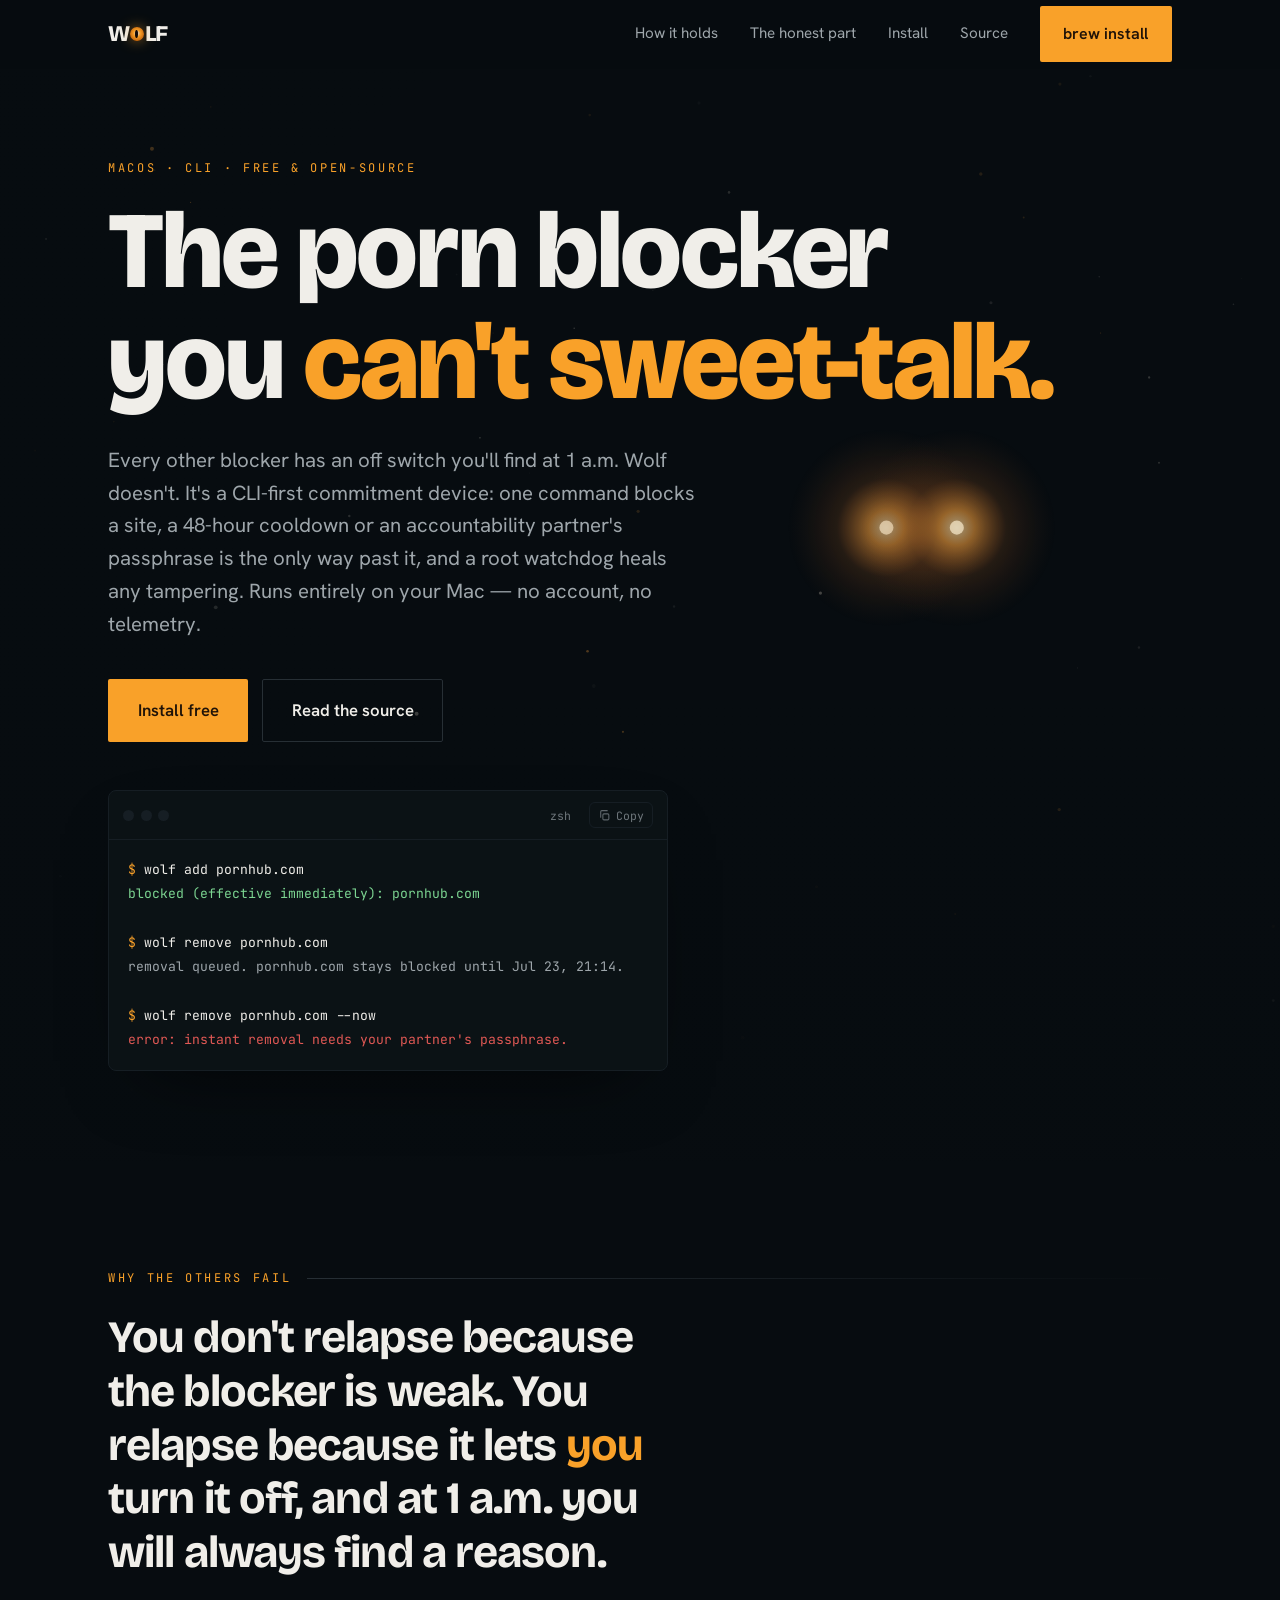
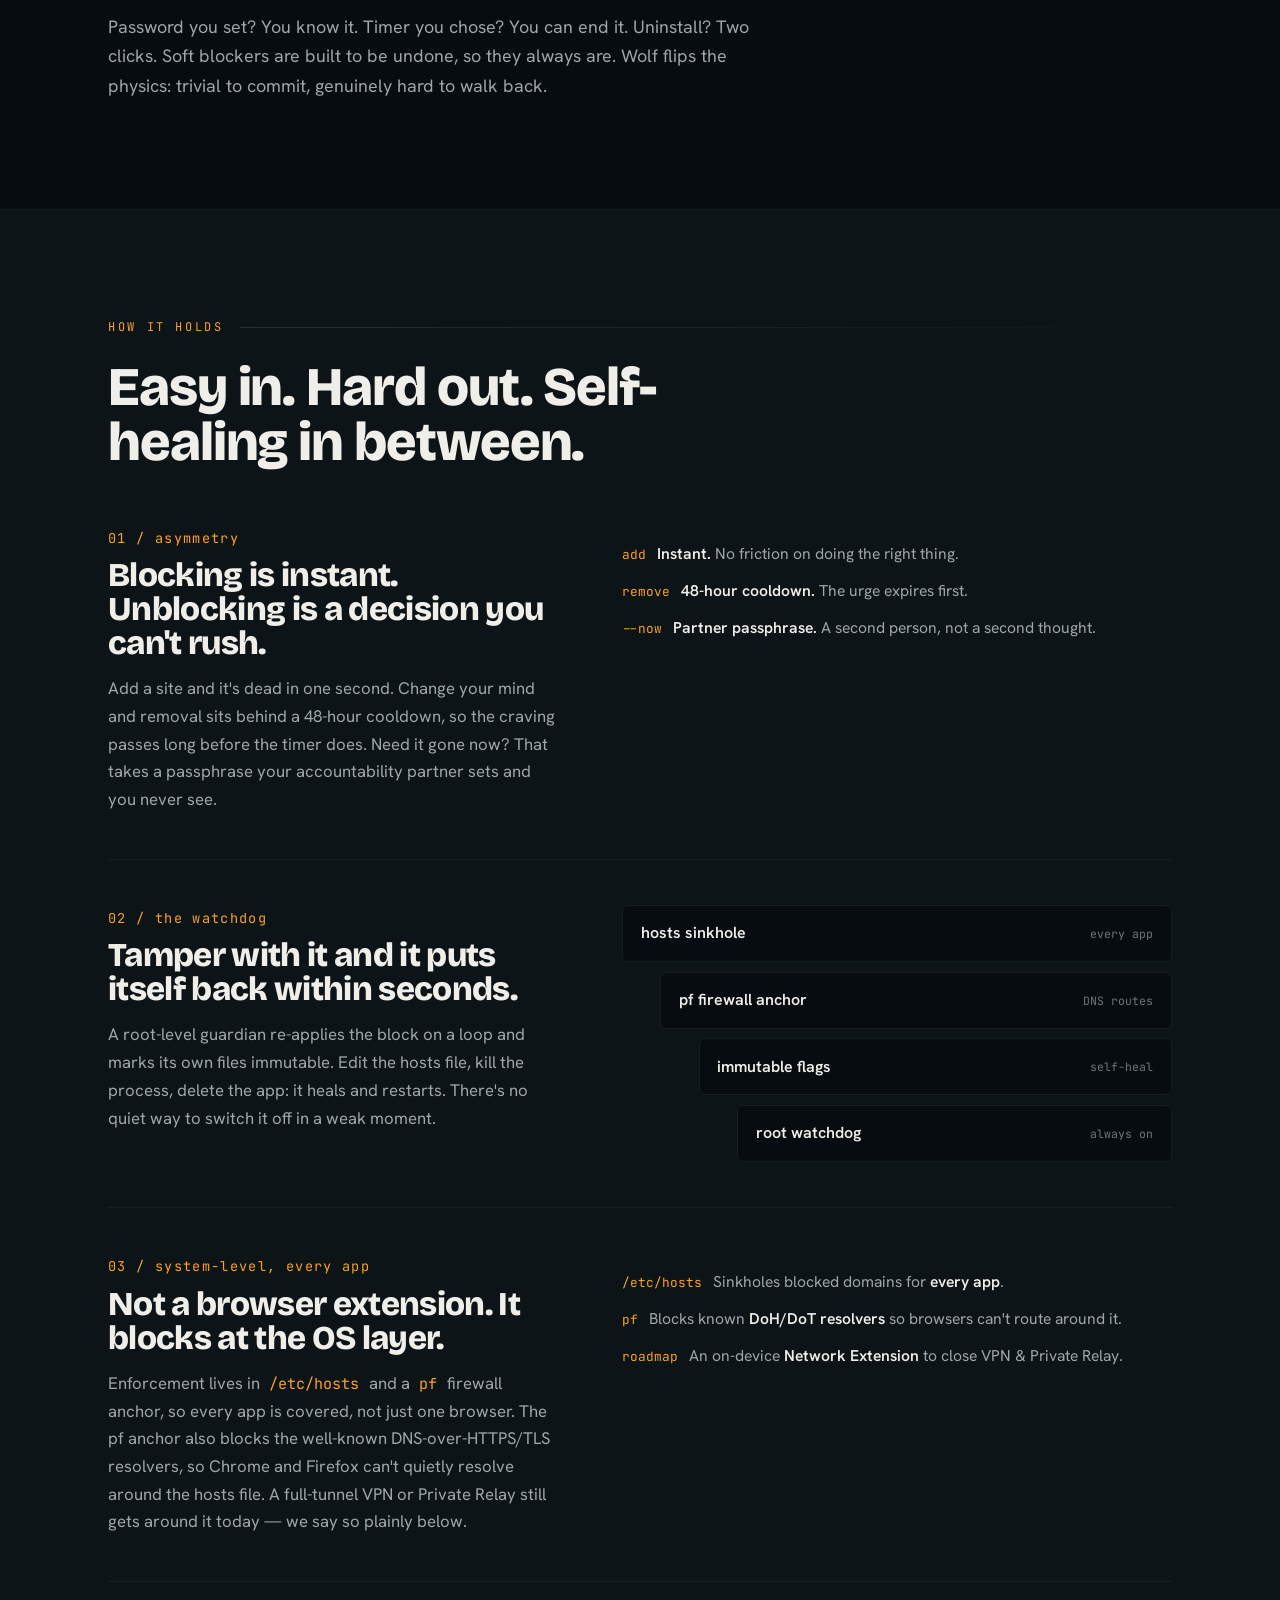
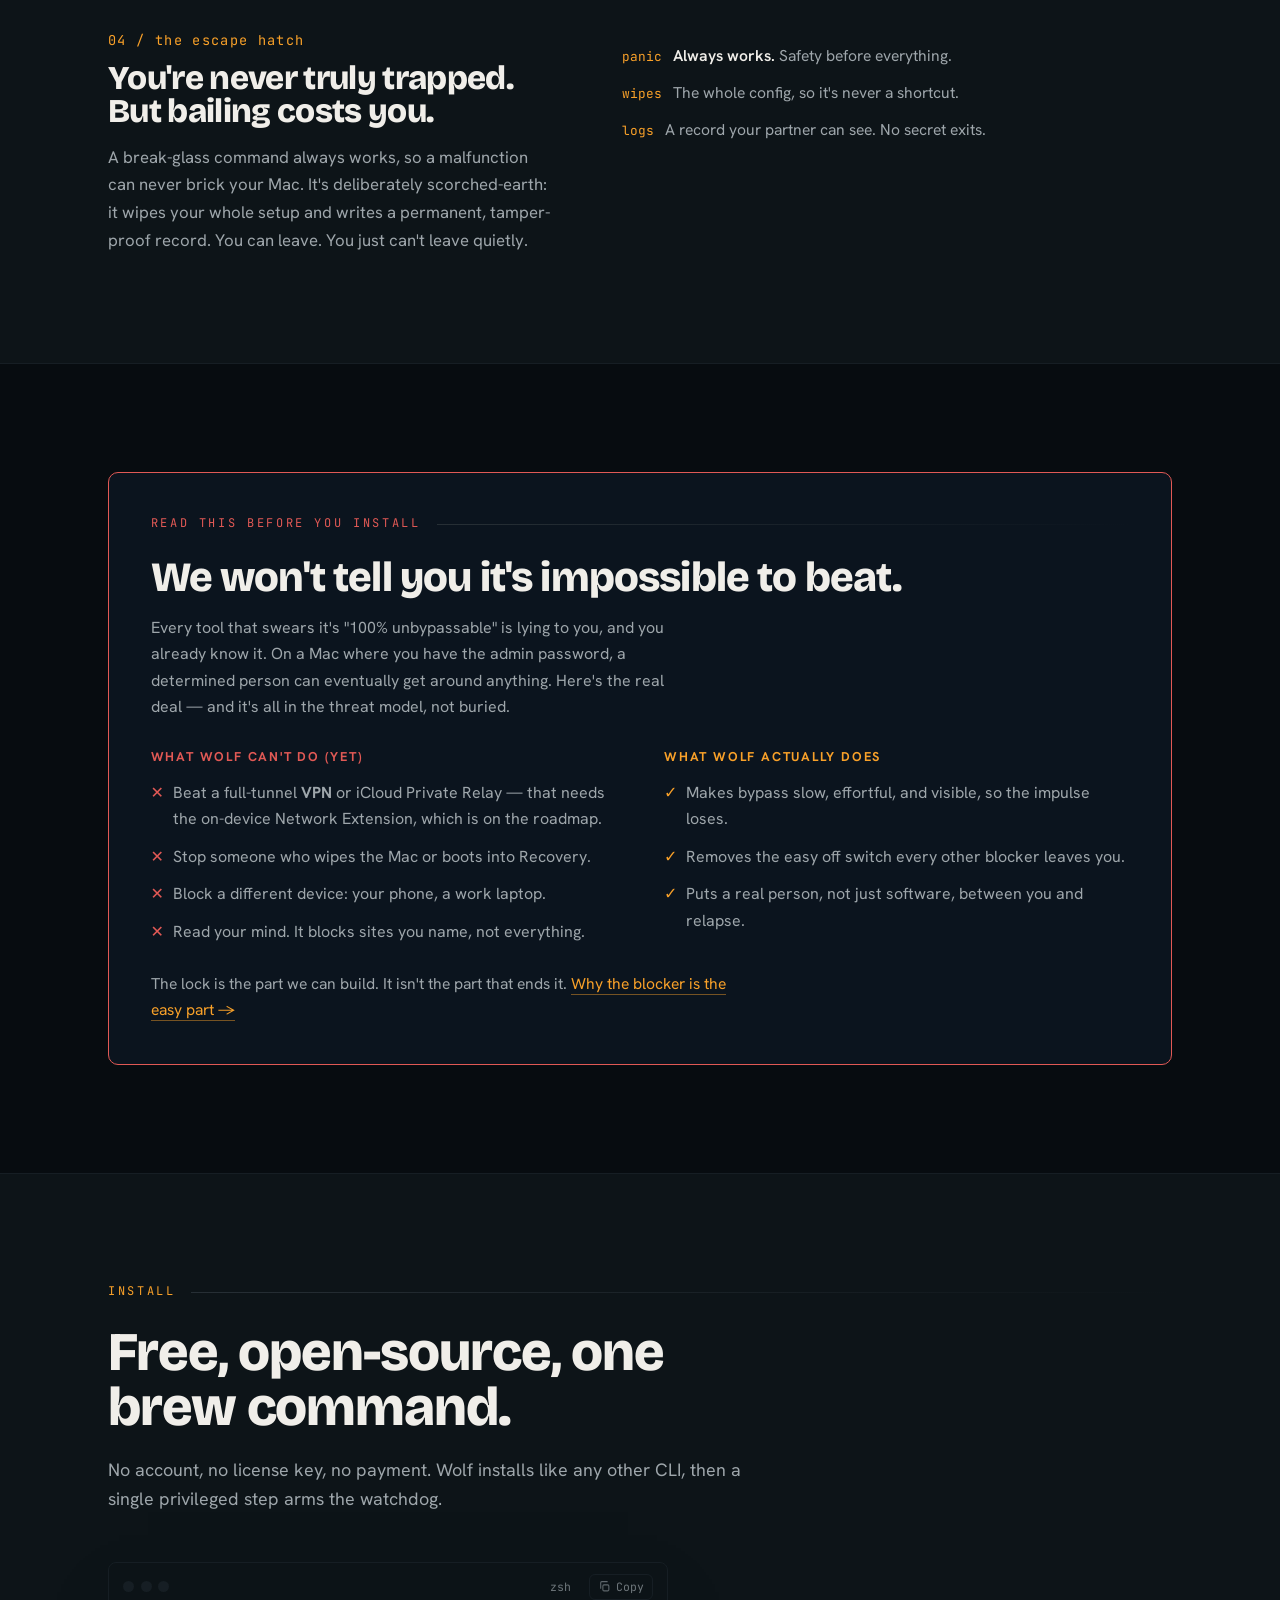
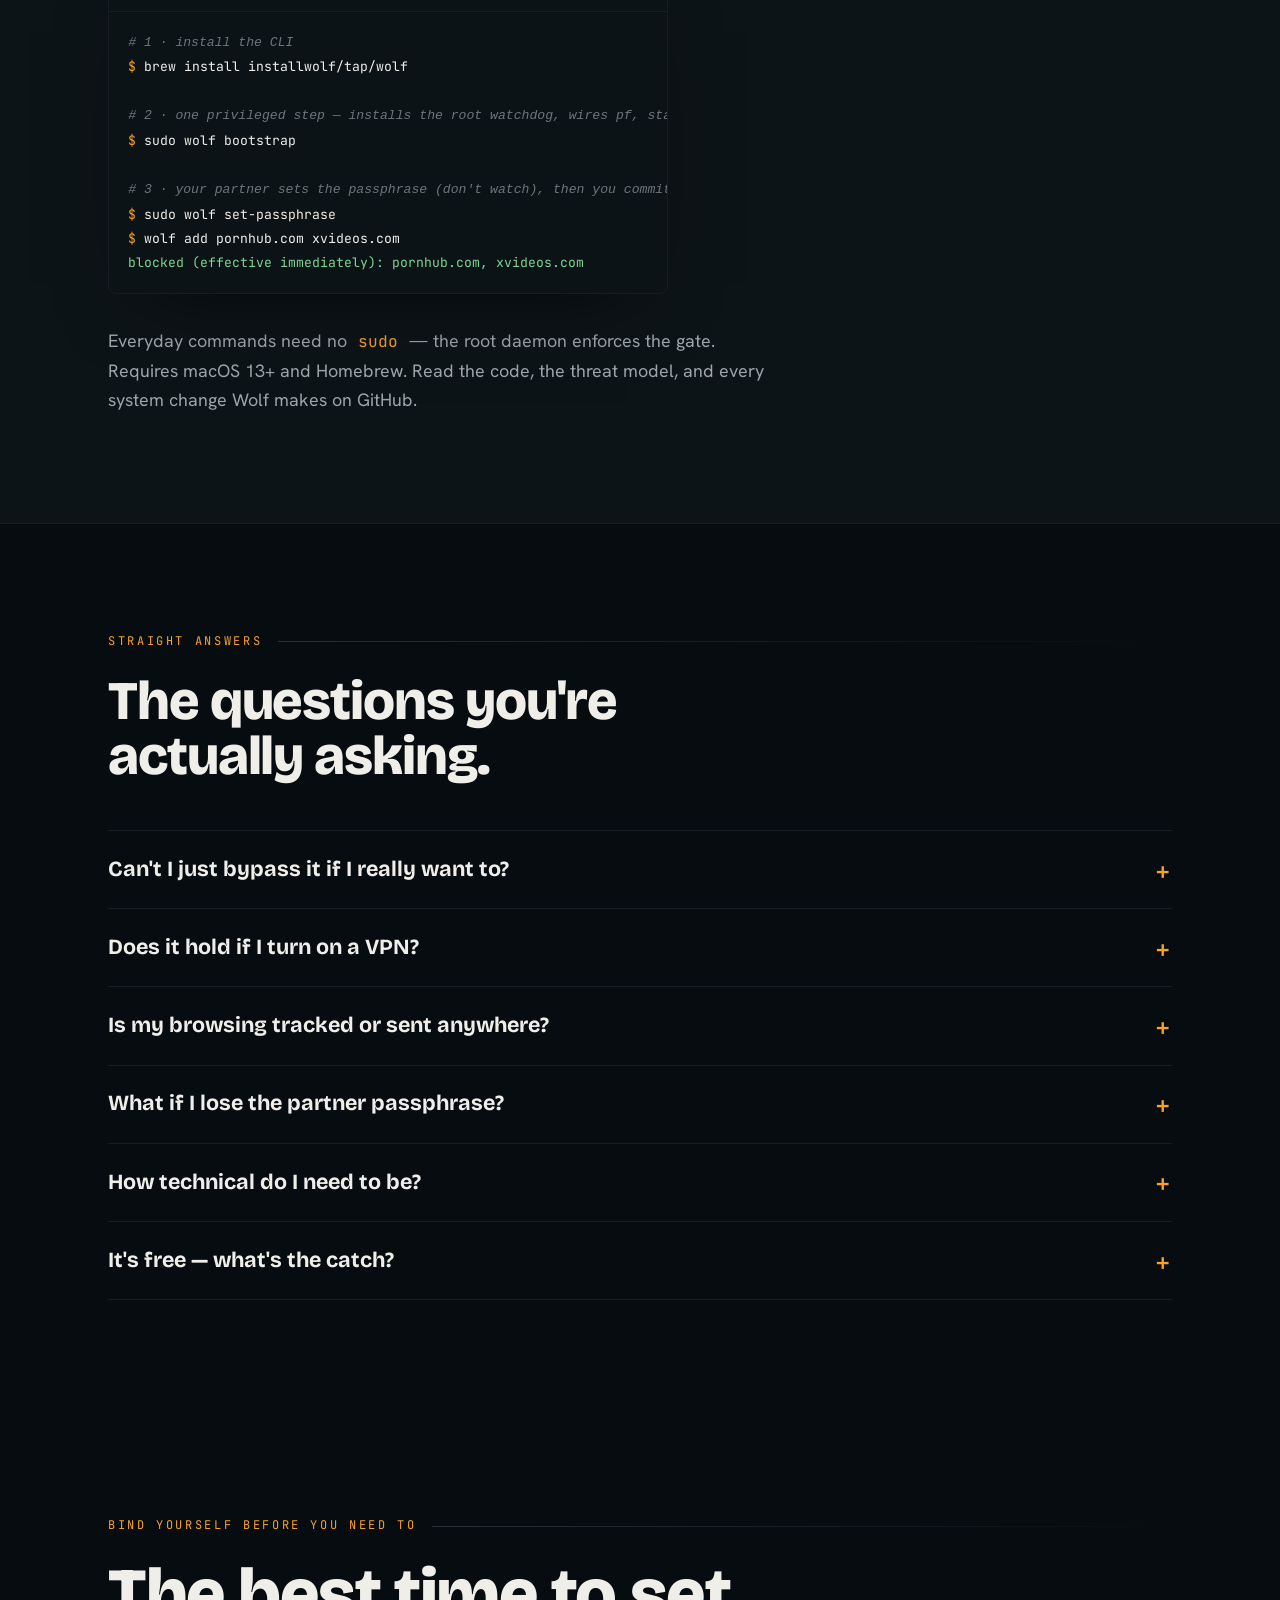
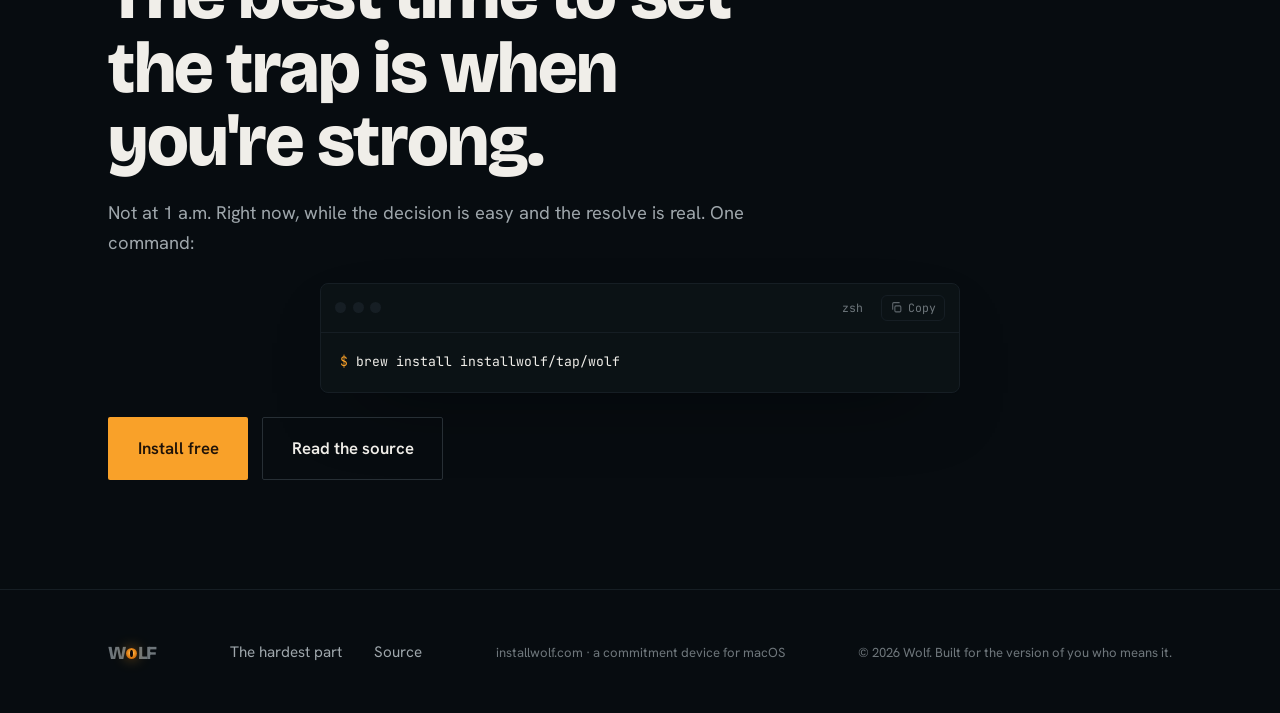
==== commit 36f37692: "site: essay — 'The hardest part isn't blocking the sites' Standalone page at /the-hardest-part argui" ====
--- a/site/index.html
+++ b/site/index.html
@@ -166,6 +166,7 @@
               </ul>
             </div>
           </div>
+          <p style="color:var(--ash); margin-top:1.6rem; font-size:0.98rem;">The lock is the part we can build. It isn't the part that ends it. <a href="/the-hardest-part" style="color:var(--ember); border-bottom:1px solid color-mix(in oklch, var(--ember) 45%, transparent);">Why the blocker is the easy part &rarr;</a></p>
         </div>
       </div>
     </section>
@@ -253,11 +254,18 @@
   <footer>
     <div class="wrap row2">
       <a class="brand" href="#top">W<span class="eye" aria-hidden="true"></span>LF</a>
+      <nav class="nav-links">
+        <a class="txt" href="/the-hardest-part">The hardest part</a>
+        <a class="txt" href="https://github.com/installwolf/wolf">Source</a>
+      </nav>
       <small>installwolf.com &middot; a commitment device for macOS</small>
       <small>&copy; 2026 Wolf. Built for the version of you who means it.</small>
     </div>
   </footer>
 
   <script src="app.js"></script>
+  <!-- Vercel Web Analytics: first-party, cookieless, no PII. Only collects once
+       Web Analytics is enabled for the project in the Vercel dashboard. -->
+  <script defer src="/_vercel/insights/script.js"></script>
 </body>
 </html>
--- a/site/styles.css
+++ b/site/styles.css
@@ -114,6 +114,17 @@
 .terminal .bar { display: flex; align-items: center; gap: 0.4rem; padding: 0.7rem 0.9rem; border-bottom: 1px solid var(--night-3); }
 .terminal .bar i { width: 11px; height: 11px; border-radius: 50%; background: var(--night-3); display: inline-block; }
 .terminal .bar span { margin-left: auto; font-family: var(--font-mono); font-size: 0.72rem; color: var(--ash-dim); }
+.terminal .bar .copy {
+  margin-left: 0.7rem; display: inline-flex; align-items: center; gap: 0.32rem;
+  font-family: var(--font-mono); font-size: 0.7rem; line-height: 1; color: var(--ash-dim);
+  background: transparent; border: 1px solid var(--night-3); border-radius: 6px;
+  padding: 0.34rem 0.5rem; cursor: pointer;
+  transition: color 0.15s ease, border-color 0.15s ease, background 0.15s ease;
+}
+.terminal .bar .copy:hover { color: var(--bone); border-color: var(--ash-dim); background: rgba(255,255,255,0.03); }
+.terminal .bar .copy:focus-visible { outline: 2px solid var(--ember); outline-offset: 2px; }
+.terminal .bar .copy svg { opacity: 0.85; flex: none; }
+.terminal .bar .copy.copied { color: oklch(0.8 0.13 150); border-color: oklch(0.8 0.13 150 / 0.5); }
 .terminal pre { padding: 1.1rem 1.2rem; font-family: var(--font-mono); font-size: 0.82rem; line-height: 1.85; overflow-x: auto; }
 .terminal .p { color: var(--ember); } /* prompt */
 .terminal .c { color: var(--bone); }  /* command */
